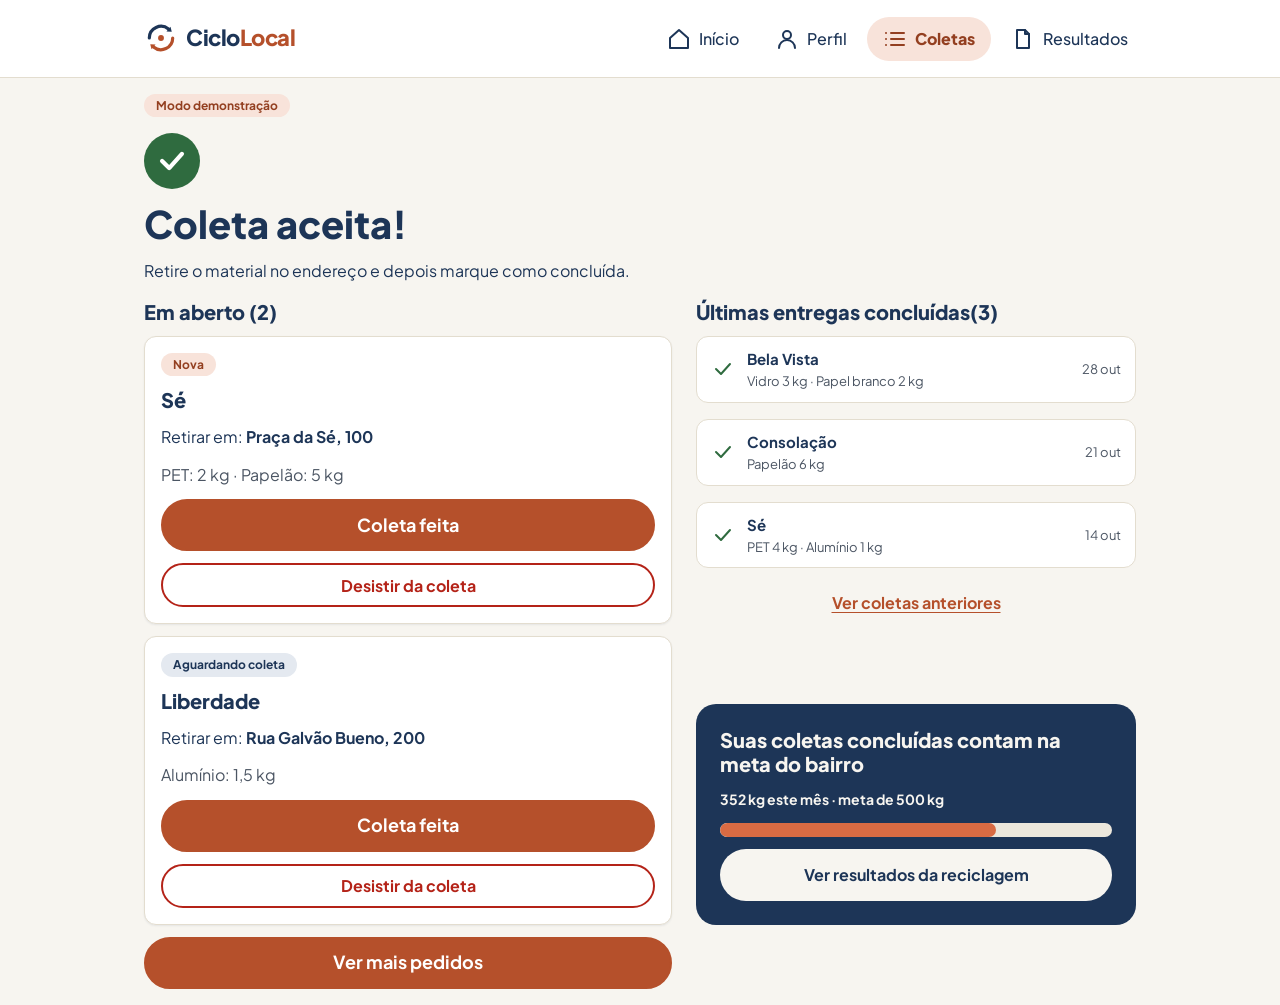
==== confirmacao-coletor.html @ a6d59071 "fix: ajuste de logo e correção de nomes e caminhos dos scripts js" ====
<!DOCTYPE html>
<html lang="pt-BR">
<head>
    <meta charset="UTF-8">
    <meta name="viewport" content="width=device-width, initial-scale=1.0">
    <title>CicloLocal | Coleta Aceita</title>
    <meta name="description" content="Acompanhe suas coletas em aberto e concluídas e confirme o que você recolheu.">
    <meta name="theme-color" content="#F7F5F0">
    <link rel="canonical" href="https://gabeqrz.github.io/ciclo-local/confirmacao-coletor.html">

    <!-- Ícones -->
    <link rel="icon" href="./img/favicon.svg" type="image/svg+xml">
    <link rel="apple-touch-icon" href="./img/apple-touch-icon.png">

    <!-- Prévia social: Open Graph -->
    <meta property="og:type" content="website">
    <meta property="og:locale" content="pt_BR">
    <meta property="og:site_name" content="CicloLocal">
    <meta property="og:title" content="CicloLocal | Coleta Aceita">
    <meta property="og:description" content="Acompanhe suas coletas em aberto e concluídas e confirme o que você recolheu.">
    <meta property="og:image" content="https://gabeqrz.github.io/ciclo-local/img/previa-social-1200x630.png">
    <meta property="og:image:type" content="image/png">
    <meta property="og:image:width" content="1200">
    <meta property="og:image:height" content="630">
    <meta property="og:image:alt" content="CicloLocal: símbolo de duas setas circulares em azul-petróleo e terracota e o lema “A reciclagem começa perto. O impacto transforma tudo.”">
    <meta property="og:url" content="https://gabeqrz.github.io/ciclo-local/confirmacao-coletor.html">

    <!-- Prévia para X (Twitter) -->
    <meta name="twitter:card" content="summary_large_image">
    <meta name="twitter:title" content="CicloLocal | Coleta Aceita">
    <meta name="twitter:description" content="Acompanhe suas coletas em aberto e concluídas e confirme o que você recolheu.">
    <meta name="twitter:image" content="https://gabeqrz.github.io/ciclo-local/img/previa-social-1200x630.png">
    <meta name="twitter:image:alt" content="CicloLocal: símbolo de duas setas circulares em azul-petróleo e terracota e o lema “A reciclagem começa perto. O impacto transforma tudo.”">

    <!-- Fontes: Plus Jakarta Sans (Google Fonts) -->
    <link rel="preconnect" href="https://fonts.googleapis.com">
    <link rel="preconnect" href="https://fonts.gstatic.com" crossorigin>
    <link href="https://fonts.googleapis.com/css2?family=Plus+Jakarta+Sans:wght@400;500;700;800&display=swap" rel="stylesheet">

    <!-- Estilos (a ordem importa: reset, tokens, estilo da página) -->
    <link rel="stylesheet" href="./reset.css">
    <link rel="stylesheet" href="./tokens.css">
    <link rel="stylesheet" href="./print.css" media="print">
    <link rel="stylesheet" href="./style.css">
</head>
<body>
    <a class="pular" href="#conteudo">Pular para o conteúdo</a>
    <header>
        <a class="logo" href="./index.html" aria-label="CicloLocal, página inicial">
        <img src="./img/cicloLocal-simbolo.svg" alt="" width="34" height="34"><span>Ciclo<b>Local</b></span>
        </a>
    </header>
    <nav aria-label="Menu principal">
        <ul>
            <li><a href="./index.html">Início</a></li>
            <li><a href="./selecao-de-perfil.html">Perfil</a></li>
            <li><a href="./perfil-coletor.html" aria-current="true">Coletas</a></li>
            <li><a href="./dashboard.html">Resultados</a></li>
        </ul>
    </nav>
    <main id="conteudo" tabindex="-1">
        <p>Modo demonstração</p>

        <section aria-labelledby="titulo">
            <h1 id="titulo">Coleta aceita!</h1>
            <p>Retire o material no endereço e depois marque como concluída.</p>
        </section>

        <section aria-labelledby="t-aberto">
            <h2 id="t-aberto">Em aberto (<span id="n-abertas">2</span>)</h2>
            <p class="aviso" id="aviso" role="status" tabindex="-1"></p>
            <p id="sem-abertas" hidden>Nenhuma coleta em aberto por enquanto.</p>
            <article>
                <p class="etiqueta">Nova</p>
                <h3>Sé</h3>
                <p>Retirar em: <strong>Praça da Sé, 100</strong></p>
                <ul class="materiais">
                    <li>PET: 2 kg</li>
                    <li>Papelão: 5 kg</li>
                </ul>

                <details>
                    <summary>Coleta feita</summary>
                    <form>
                        <fieldset>
                            <legend>Quanto você recolheu?</legend>
                            <p>Ajuste o peso de cada material se for diferente do combinado.</p>
                        <div>
                            <label for="kg-1-pet">PET</label>
                            <select id="kg-1-pet" name="kg-pet">
                                <option value="0.5">0,5 kg</option>
                                <option value="1">1 kg</option>
                                <option value="1.5">1,5 kg</option>
                                <option value="2" selected>2 kg</option>
                                <option value="2.5">2,5 kg</option>
                                <option value="3">3 kg</option>
                                <option value="3.5">3,5 kg</option>
                                <option value="4">4 kg</option>
                                <option value="4.5">4,5 kg</option>
                                <option value="5">5 kg</option>
                                <option value="6">6 kg</option>
                                <option value="7">7 kg</option>
                                <option value="8">8 kg</option>
                                <option value="9">9 kg</option>
                                <option value="10">10 kg</option>
                            </select>
                        </div>
                        <div>
                            <label for="kg-1-papelao">Papelão</label>
                            <select id="kg-1-papelao" name="kg-papelao">
                                <option value="0.5">0,5 kg</option>
                                <option value="1">1 kg</option>
                                <option value="1.5">1,5 kg</option>
                                <option value="2">2 kg</option>
                                <option value="2.5">2,5 kg</option>
                                <option value="3">3 kg</option>
                                <option value="3.5">3,5 kg</option>
                                <option value="4">4 kg</option>
                                <option value="4.5">4,5 kg</option>
                                <option value="5" selected>5 kg</option>
                                <option value="6">6 kg</option>
                                <option value="7">7 kg</option>
                                <option value="8">8 kg</option>
                                <option value="9">9 kg</option>
                                <option value="10">10 kg</option>
                            </select>
                        </div>
                        </fieldset>
                        <p>Total recolhido: <output>7 kg</output></p>
                        <button type="submit">Marcar como concluída</button>
                        <button type="reset">Cancelar</button>
                    </form>
                </details>
                <button type="button" class="desistir">Desistir da coleta</button>
            </article>
            <article>
                <p class="etiqueta etiqueta-aceita">Aguardando coleta</p>
                <h3>Liberdade</h3>
                <p>Retirar em: <strong>Rua Galvão Bueno, 200</strong></p>
                <ul class="materiais">
                    <li>Alumínio: 1,5 kg</li>
                </ul>

                <details>
                    <summary>Coleta feita</summary>
                    <form>
                        <fieldset>
                            <legend>Quanto você recolheu?</legend>
                            <p>Ajuste o peso de cada material se for diferente do combinado.</p>
                        <div>
                            <label for="kg-2-aluminio">Alumínio</label>
                            <select id="kg-2-aluminio" name="kg-aluminio">
                                <option value="0.5">0,5 kg</option>
                                <option value="1">1 kg</option>
                                <option value="1.5" selected>1,5 kg</option>
                                <option value="2">2 kg</option>
                                <option value="2.5">2,5 kg</option>
                                <option value="3">3 kg</option>
                                <option value="3.5">3,5 kg</option>
                                <option value="4">4 kg</option>
                                <option value="4.5">4,5 kg</option>
                                <option value="5">5 kg</option>
                                <option value="6">6 kg</option>
                                <option value="7">7 kg</option>
                                <option value="8">8 kg</option>
                                <option value="9">9 kg</option>
                                <option value="10">10 kg</option>
                            </select>
                        </div>
                        </fieldset>
                        <p>Total recolhido: <output>1,5 kg</output></p>
                        <button type="submit">Marcar como concluída</button>
                        <button type="reset">Cancelar</button>
                    </form>
                </details>
                <button type="button" class="desistir">Desistir da coleta</button>
            </article>

            <a class="botao botao-sec" href="./perfil-coletor.html">Ver mais pedidos</a>
        </section>
        <section aria-labelledby="t-feitas">
            <h2 id="t-feitas">Últimas entregas concluídas(<span id="n-concluidas">3</span>)</h2>
            <ul>
                <li><strong>Bela Vista</strong> <small>Vidro 3 kg · Papel branco 2 kg</small> <time datetime="2026-10-28">28 out</time></li>
                <li><strong>Consolação</strong> <small>Papelão 6 kg</small> <time datetime="2026-10-21">21 out</time></li>
                <li><strong>Sé</strong> <small>PET 4 kg · Alumínio 1 kg</small> <time datetime="2026-10-14">14 out</time></li>
            </ul>
            <a class="link-centro" href="./historico-coletas.html">Ver coletas anteriores</a>
        </section>

        <section aria-labelledby="t-cta">
            <h2 id="t-cta">Suas coletas concluídas contam na meta do bairro</h2>
            <label for="meta-bairro">352 kg este mês · meta de 500 kg</label>
            <progress id="meta-bairro" value="352" max="500">70%</progress>
            <a href="./dashboard.html">Ver resultados da reciclagem</a>
        </section>
    </main>
    

<dialog id="dialogo-desistir" aria-labelledby="t-desistir">
    <h2 id="t-desistir">Desistir desta coleta?</h2>
    <p>Ela volta para a lista de pedidos esperando você, e outro coletor poderá aceitá-la.</p>
    <button type="button" class="botao-perigo" id="confirma-desistir">Sim, desistir</button>
    <button type="button" id="cancela-desistir">Voltar</button>
</dialog>
<script type="module" src="./js/confirmacao-coletor.js" defer></script>    
</body>
</html>
---- tokens.css ----
/* CicloLocal — Design Tokens v1.0 (Direção 2: Industrial Orgânico)
   Mobile-first. Contrastes calculados pelo WCAG 2.1 (AA = 4,5:1 texto normal). */
:root {
  /* Marca */
  --cl-areia-100: #F7F5F0;
  --cl-areia-200: #ECE7DC;
  --cl-areia-300: #DDD5C4;
  --cl-branco: #FFFFFF;
  --cl-petroleo-900: #1D3557;
  --cl-petroleo-700: #2F4B73;
  --cl-petroleo-100: #E4E9F0;
  --cl-terracota-100: #F8E3DA;
  --cl-terracota-400: #D96B43; /* destaque decorativo / texto grande */
  --cl-terracota-600: #B5502B; /* AÇÃO: botões e links (AA com branco e com areia) */
  --cl-terracota-700: #933F20; /* hover / pressed */
  --cl-cinza-600: #4B5563;

  /* Estados */
  --cl-verde-700: #2F6B3F;
  --cl-ambar-700: #8A5A00;
  --cl-vermelho-700: #B42318;

  /* Semânticos (use estes no código) */
  --cor-fundo: var(--cl-areia-100);
  --cor-superficie: var(--cl-branco);
  --cor-superficie-alt: var(--cl-areia-200);
  --cor-borda: #E3DDCF;
  --cor-texto: var(--cl-petroleo-900);
  --cor-texto-suave: var(--cl-cinza-600);
  --cor-acao: var(--cl-terracota-600);
  --cor-acao-hover: var(--cl-terracota-700);
  --cor-sobre-acao: var(--cl-branco);
  --cor-destaque: var(--cl-terracota-400);
  --cor-foco: var(--cl-petroleo-900);
  --cor-sucesso: var(--cl-verde-700);
  --cor-aviso: var(--cl-ambar-700);
  --cor-erro: var(--cl-vermelho-700);

  /* Tipografia */
  --fonte-base: "Plus Jakarta Sans", system-ui, -apple-system, "Segoe UI", Roboto, sans-serif;
  --fs-xs: 0.75rem;
  --fs-sm: 0.875rem;
  --fs-base: 1rem;
  --fs-lg: 1.125rem;
  --fs-xl: 1.25rem;
  --fs-2xl: 1.5rem;
  --fs-3xl: 1.875rem;
  --fs-4xl: 2.375rem;
  --fs-5xl: 3rem;
  --fw-regular: 400;
  --fw-medium: 500;
  --fw-bold: 700;
  --fw-extrabold: 800;
  --lh-tight: 1.2;
  --lh-base: 1.6;

  /* Espaçamento (escala de 4 px) */
  --esp-1: 0.25rem;
  --esp-2: 0.5rem;
  --esp-3: 0.75rem;
  --esp-4: 1rem;
  --esp-5: 1.5rem;
  --esp-6: 2rem;
  --esp-7: 3rem;
  --esp-8: 4rem;

  /* Forma e profundidade */
  --raio-sm: 8px;
  --raio-md: 12px;
  --raio-lg: 20px;
  --raio-pill: 999px;
  --borda: 1px solid var(--cor-borda);
  --sombra-sm: 0 1px 2px rgba(29, 53, 87, 0.08);
  --sombra-md: 0 6px 18px rgba(29, 53, 87, 0.12);

  /* Interação */
  --alvo-min: 2.75rem; /* 44 px: alvo de toque mínimo */
  --tempo-rapido: 150ms;
  --tempo-base: 250ms;
  --ease: cubic-bezier(0.2, 0, 0, 1);
  /* Breakpoints (mobile-first, use em @media): 480px · 768px · 1024px */
}

@media (prefers-reduced-motion: reduce) {
  :root { --tempo-rapido: 0.01ms; --tempo-base: 0.01ms; }
}
---- print.css ----
/* Relatório em PDF (window.print). Só vale na impressão. */
@page { size: A4; margin: 16mm; }
@media print {
  html body,
  html body:has(> nav[aria-label="Menu principal"]) { background: #fff; padding-bottom: 0; }
  html body > :is(header, main, footer) { max-width: none; padding-inline: 0; }

  /* some na impressão: menu, link de salto, botões, "Voltar" e selo de demonstração */
  nav[aria-label="Menu principal"], .pular, button, main > a:first-child { display: none !important; }

  /* cartões não quebram entre páginas */
  article, main:has(dl) > section, dl > div { break-inside: avoid; border: 1px solid #999; }
  a { color: #000; text-decoration: none; }
}
---- style.css ----
/* CicloLocal — style.css (mobile-first)
   Ordem no <head>: reset.css, tokens.css, style.css. Usa só variáveis do tokens.css. */

/* ===== 1. Complementos do reset =====
   O reset deixa strong, em, small, th, summary e legend sem destaque (font: inherit),
   não cobre campos de formulário e põe line-height: 1 no body. Aqui corrigimos isso. */
*, *::before, *::after { box-sizing: border-box; }
button, input, select, textarea { font: inherit; color: inherit; }
strong, b, th, legend, summary { font-weight: var(--fw-bold); }
em, i { font-style: italic; }
small { font-size: var(--fs-sm); color: var(--cor-texto-suave); }
[hidden] { display: none !important; }   /* o reset força display:block em section, nav, etc. */
img { max-width: 100%; height: auto; }

/* ===== 2. Base ===== */
body {
    background: var(--cor-fundo);
    color: var(--cor-texto);
    font-family: var(--fonte-base);
    font-size: var(--fs-base);
    line-height: var(--lh-base);
}
body:has(> nav[aria-label="Menu principal"]) { padding-bottom: 4.75rem; }  /* espaço do menu fixo */
:focus-visible { outline: 3px solid var(--cor-foco); outline-offset: 2px; }

h1 { font-size: clamp(1.75rem, 7vw, var(--fs-4xl)); font-weight: var(--fw-extrabold); line-height: var(--lh-tight); }
h2, legend { font-size: var(--fs-xl); font-weight: var(--fw-extrabold); line-height: var(--lh-tight); }
h3 { font-size: var(--fs-lg); font-weight: var(--fw-extrabold); line-height: var(--lh-tight); }
a { color: var(--cor-acao); font-weight: var(--fw-bold); text-underline-offset: 0.2em; }
a:hover { color: var(--cor-acao-hover); }



/* Link de salto: escondido até receber foco */
.pular { position: absolute; left: -9999px; top: 0; }
.pular:focus {
    left: var(--esp-3); top: var(--esp-3); z-index: 10000;
    padding: var(--esp-3) var(--esp-4);
    background: var(--cor-superficie); color: var(--cor-texto);
    border: 2px solid var(--cor-foco); border-radius: var(--raio-sm);
}
main:focus { outline: none; }  /* o <main> só recebe foco pelo link de salto */

/* ===== 3. Estrutura ===== */
:root { --largura: 32rem; }
header, main, footer { max-width: var(--largura); margin-inline: auto; padding: var(--esp-4); }
header { padding-top: calc(var(--esp-4) + env(safe-area-inset-top, 0px)); }
header img { display: block; height: 2rem; width: auto; }
main > * + * { margin-top: var(--esp-5); }                                   /* espaço entre blocos */
section > * + *, form > * + *, article > * + *, fieldset > * + *, details > * + * { margin-top: var(--esp-3); }
footer { text-align: center; }
main > a, footer a { display: inline-flex; align-items: center; min-height: var(--alvo-min); }  /* links soltos com alvo de toque de 44 px */

p[data-demo], main > p:first-child, main > a:first-child + p {   /* selo "Modo demonstração" */
    width: fit-content; padding: 2px var(--esp-3);
    background: var(--cl-terracota-100); color: var(--cl-terracota-700);
    font-size: var(--fs-xs); font-weight: var(--fw-bold); border-radius: var(--raio-pill);
}

/* Entrada: logo no topo, conteúdo centralizado na vertical, link no rodapé */
.pagina-entrada { display: flex; flex-direction: column; min-height: 100vh; min-height: 100dvh; }
.pagina-entrada > :is(header, main, footer) { width: 100%; }
.pagina-entrada > main { flex: 1; display: flex; flex-direction: column; justify-content: flex-end; padding-bottom: var(--esp-7); }
.nota { text-align: center; }
.pagina-entrada main > * + * { margin-top: var(--esp-4); }
/* Botão secundário (contorno) e links centralizados */
.botao-sec { background: transparent; border-color: var(--cl-petroleo-900); color: var(--cl-petroleo-900); }
.botao-sec:hover { background: var(--cl-petroleo-100); border-color: var(--cl-petroleo-900); color: var(--cl-petroleo-900); }
.link-centro { display: flex; align-items: center; justify-content: center; min-height: var(--alvo-min); }

/* Desistir da coleta */
.desistir { width: 100%; border-color: var(--cor-erro); color: var(--cor-erro); }
.desistir:hover { background: #FBEAE8; }
.botao-perigo { background: var(--cor-erro); border-color: var(--cor-erro); color: #fff; }
.botao-perigo:hover { background: #8E1B12; border-color: #8E1B12; }

/* Mensagem de confirmação das ações */
.aviso { padding: var(--esp-3) var(--esp-4); background: var(--cl-petroleo-100); border-radius: var(--raio-md); font-weight: var(--fw-bold); }
.aviso:empty { display: none; }

/* Janela de confirmação */
dialog { width: min(90vw, 24rem); padding: var(--esp-5); border: var(--borda); border-radius: var(--raio-lg); background: var(--cor-superficie); color: var(--cor-texto); box-shadow: var(--sombra-md); }
dialog::backdrop { background: rgba(29, 53, 87, 0.45); }
dialog > * + * { margin-top: var(--esp-3); }
dialog button { width: 100%; }

/* ===== 4. Botões e links-botão ===== */
button, .botao, summary {
    display: inline-flex; align-items: center; justify-content: center; gap: var(--esp-2);
    min-height: var(--alvo-min); padding: 0 var(--esp-5);
    border: 2px solid var(--cl-petroleo-900); border-radius: var(--raio-pill);
    background: transparent; color: var(--cl-petroleo-900);
    font-weight: var(--fw-bold); text-decoration: none; text-align: center; cursor: pointer;
    transition: background var(--tempo-rapido) var(--ease);
}
button:hover, summary:hover { background: var(--cl-petroleo-100); }
.botao, button[type="submit"] { width: 100%; min-height: 3.25rem; font-size: var(--fs-lg); background: var(--cor-acao); border-color: var(--cor-acao); color: var(--cor-sobre-acao); }
.botao:hover, button[type="submit"]:hover { background: var(--cor-acao-hover); border-color: var(--cor-acao-hover); color: var(--cor-sobre-acao); }
.botao-gov { gap: 0.3em; min-height: 3.5rem; font-weight: var(--fw-medium); }
.botao-gov strong { font-weight: var(--fw-extrabold); }
button:disabled, select:disabled { opacity: 0.5; cursor: not-allowed; }
summary { width: 100%; list-style: none; }
summary::-webkit-details-marker { display: none; }
#reiniciar, #zerar { border: 0; min-height: var(--alvo-min); padding: 0 var(--esp-3); color: var(--cor-acao); text-decoration: underline; }
main > button { width: 100%; }

/* ===== 5. Escolha de perfil ===== */
.opcao {
    display: block; padding: var(--esp-4);
    background: var(--cor-superficie); border: 2px solid var(--cl-petroleo-900); border-radius: var(--raio-lg);
    color: var(--cor-texto); text-decoration: none;
}
.opcao:hover { background: var(--cl-petroleo-100); color: var(--cor-texto); }
.opcao strong { display: block; font-size: var(--fs-lg); font-weight: var(--fw-extrabold); }
main > ul > li + li { margin-top: var(--esp-3); }
.opcao small { font-size: var(--fs-base); }

/* ===== 6. Formulário do doador ===== */
label { display: block; margin-bottom: var(--esp-1); font-size: var(--fs-sm); font-weight: var(--fw-bold); }
input[type="text"], select {
  width: 100%; min-height: 3.25rem; padding: 0 var(--esp-3);
  background: #fff; color: var(--cl-petroleo-900);
  border: 2px solid var(--cl-petroleo-900); border-radius: var(--raio-sm); font-size: var(--fs-lg);
}
select {
  appearance: none; -webkit-appearance: none;
  padding-right: 2.5rem;
  background: #fff url("data:image/svg+xml,%3Csvg xmlns='http://www.w3.org/2000/svg' viewBox='0 0 24 24' fill='none' stroke='%231D3557' stroke-width='2' stroke-linecap='round' stroke-linejoin='round'%3E%3Cpath d='M6 9l6 6 6-6'/%3E%3C/svg%3E") no-repeat right var(--esp-3) center / 1.25rem;
}
input[type="checkbox"] { width: 1.5rem; height: 1.5rem; accent-color: var(--cor-acao); }
#endereco {   /* resultado do CEP: cartão com o pin à esquerda */
    display: grid; grid-template-columns: auto 1fr; align-items: center; column-gap: var(--esp-3);
    padding: var(--esp-3) var(--esp-4); background: var(--cor-superficie); border: var(--borda); border-radius: var(--raio-md);
}
#endereco:empty { display: none; }
#endereco img { grid-row: span 2; width: 1.5rem; height: 1.5rem; }
#endereco p + p { font-size: var(--fs-sm); color: var(--cor-texto-suave); }
#erro, [data-erro], p[role="alert"] { color: var(--cor-erro); font-weight: var(--fw-bold); }
#erro:empty, [data-erro]:empty { display: none; }
#endereco-manual { padding: var(--esp-3); border: 1px dashed var(--cor-borda); border-radius: var(--raio-md); }
fieldset > legend + * { margin-top: var(--esp-2); }
fieldset ul > li {   /* uma linha por material: caixa, nome e peso */
    display: grid; grid-template-columns: auto 1fr auto; align-items: center; gap: var(--esp-3);
    padding: var(--esp-2) var(--esp-3); background: var(--cor-superficie);
    border: 1px solid var(--cor-borda); border-radius: var(--raio-md);
}
fieldset ul > li + li { margin-top: var(--esp-2); }
fieldset ul > li:has(input:checked) { border: 2px solid var(--cor-acao); }
fieldset li label { margin: 0; font-size: var(--fs-base); cursor: pointer; }
fieldset li label small { display: block; }
fieldset li select { width: 7rem; min-height: var(--alvo-min); font-size: var(--fs-base); }
output { font-weight: var(--fw-extrabold); }
form > div > * + * { margin-top: var(--esp-4); }

/* ===== 7. Cartões (coletas e pedidos) ===== */
article {
    padding: var(--esp-4); background: var(--cor-superficie);
    border: var(--borda); border-radius: var(--raio-md); box-shadow: var(--sombra-sm);
}
article + article { margin-top: var(--esp-3); }
article h3 { font-size: var(--fs-xl); }
article li + li { margin-top: var(--esp-1); }
.etiqueta { width: fit-content; padding: 2px var(--esp-3); background: var(--cl-terracota-100); color: var(--cl-terracota-700); font-size: var(--fs-xs); font-weight: var(--fw-bold); border-radius: var(--raio-pill); }
.etiqueta-aceita { background: var(--cl-petroleo-100); color: var(--cl-petroleo-900); }
article details form > * + * { margin-top: var(--esp-3); }
article details select { margin-bottom: var(--esp-2); }
[role="group"] { display: flex; flex-wrap: wrap; gap: var(--esp-2); }
[role="group"] button { padding: 0 var(--esp-4); }
[role="group"] button[aria-pressed="true"] { background: var(--cl-petroleo-900); color: #fff; }
article details form button { width: 100%; min-height: 3.25rem; font-size: var(--fs-lg); }

/* Cidade + botão "Trocar cidade" na mesma linha */
.cidade { display: flex; flex-wrap: wrap; align-items: center; justify-content: space-between; gap: var(--esp-3); }
.cidade p { font-size: var(--fs-lg); font-weight: var(--fw-bold); }
.botao-cidade { border-color: var(--cor-acao); color: var(--cor-acao); }
.botao-cidade:hover { background: var(--cl-terracota-100); }

/* Materiais numa linha só; quebram sozinhos se faltar espaço */
.materiais { color: var(--cor-texto-suave); }
.materiais li { display: inline; }
.materiais li:not(:last-child)::after { content: " · "; content: " · " / ""; }

.bairros > * + * { margin-top: var(--esp-2); }
.rotulo { font-size: var(--fs-lg); font-weight: var(--fw-bold); }
[role="group"] .chip-mais { border-style: dashed; }
[role="group"] .chip-mais::after { content: "▾"; }
[role="group"] .chip-mais[aria-expanded="true"]::after { content: "▴"; }

.cabeca-cartao { display: flex; align-items: center; justify-content: space-between; gap: var(--esp-3); }
.selecionar { display: flex; align-items: center; gap: var(--esp-2); margin: 0; font-size: var(--fs-base); cursor: pointer; }

/* Barra fixa acima do menu inferior */
.barra-aceite {
  position: fixed; left: 0; right: 0; bottom: calc(3.75rem + env(safe-area-inset-bottom, 0px)); z-index: 4;
  display: flex; align-items: center; justify-content: space-between; gap: var(--esp-4);
  padding: var(--esp-3) max(var(--esp-4), calc((100% - var(--largura)) / 2 + var(--esp-4)));
  background: var(--cor-superficie); border-top: var(--borda); box-shadow: var(--sombra-md);
}
.barra-aceite p { font-weight: var(--fw-bold); }
.barra-aceite .botao { width: auto; flex: none; padding: 0 var(--esp-5); }
body:has(.barra-aceite:not([hidden])) { padding-bottom: 9rem; }

/* ===== 8. Andamento do pedido e chamada para os resultados ===== */
:is(#andamento, ol[aria-label="Andamento do pedido"]) > li + li { margin-top: var(--esp-3); }
:is(#andamento, ol[aria-label="Andamento do pedido"]) li { display: flex; align-items: center; gap: var(--esp-3); color: var(--cor-texto-suave); }
:is(#andamento, ol[aria-label="Andamento do pedido"]) li::before { content: ""; flex: none; width: 1.5rem; height: 1.5rem; border: 2px solid #8A93A0; border-radius: 50%; }
:is(#andamento, ol[aria-label="Andamento do pedido"]) li[aria-current="step"], :is(#andamento, ol[aria-label="Andamento do pedido"]) li.feito { color: var(--cor-texto); font-weight: var(--fw-bold); }
:is(#andamento, ol[aria-label="Andamento do pedido"]) li[aria-current="step"]::before { border-color: var(--cl-petroleo-900); }
:is(#andamento, ol[aria-label="Andamento do pedido"]) li.feito::before {
    background: var(--cor-sucesso) center / 70% no-repeat url("data:image/svg+xml,%3Csvg xmlns='http://www.w3.org/2000/svg' viewBox='0 0 24 24' fill='none' stroke='white' stroke-width='3' stroke-linecap='round' stroke-linejoin='round'%3E%3Cpath d='M5 12l5 5 9-10'/%3E%3C/svg%3E");
    border-color: var(--cor-sucesso);
}
progress { display: block; width: 100%; height: 0.875rem; border: 0; border-radius: var(--raio-pill); overflow: hidden; appearance: none; -webkit-appearance: none; background: var(--cor-superficie-alt); color: var(--cor-acao); }
progress::-webkit-progress-bar { background: var(--cor-superficie-alt); }
progress::-webkit-progress-value { background: var(--cor-acao); border-radius: var(--raio-pill); }
progress::-moz-progress-bar { background: var(--cor-acao); border-radius: var(--raio-pill); }
section[aria-labelledby="t-cta"] { padding: var(--esp-5); background: var(--cl-petroleo-900); color: var(--cor-fundo); border-radius: var(--raio-lg); }
section[aria-labelledby="t-cta"] progress { background: rgba(247, 245, 240, .25); }
section[aria-labelledby="t-cta"] a { display: flex; align-items: center; justify-content: center; min-height: 3.25rem; background: var(--cor-fundo); color: var(--cl-petroleo-900); border-radius: var(--raio-pill); text-decoration: none; }
section[aria-labelledby="t-cta"] progress { color: var(--cor-destaque); }
section[aria-labelledby="t-cta"] progress::-webkit-progress-value { background: var(--cor-destaque); }
section[aria-labelledby="t-cta"] progress::-moz-progress-bar { background: var(--cor-destaque); }

/* ===== 9. Dashboard ===== */
main:has(dl) > section:not([aria-labelledby="t-num"], .filtros) { padding: var(--esp-4); background: var(--cor-superficie); border: var(--borda); border-radius: var(--raio-md); }
.escopo { font-size: var(--fs-sm); color: var(--cor-texto-suave); }
:is(#numeros, dl) { display: grid; grid-template-columns: 1fr 1fr; gap: var(--esp-3); }
:is(#numeros, dl) > div { display: flex; flex-direction: column-reverse; justify-content: center; padding: var(--esp-4); text-align: center; background: var(--cor-superficie); border: var(--borda); border-radius: var(--raio-md); }
:is(#numeros, dl) > div:last-child { grid-column: 1 / -1; }
:is(#numeros, dl) dd { font-size: var(--fs-3xl); font-weight: var(--fw-extrabold); line-height: 1.1; }
:is(#numeros, dl) dt { font-size: var(--fs-sm); color: var(--cor-texto-suave); }
main > p:has(> small) { font-size: var(--fs-sm); }
/* Barras horizontais (materiais e bairros): largura pela variável --pct */
.barras { display: flex; flex-direction: column; gap: var(--esp-3); }
.barras li { display: grid; grid-template-columns: 7rem 1fr 4.125rem; align-items: center; gap: var(--esp-2); font-size: var(--fs-sm); }
.barras li > span:first-child { font-weight: var(--fw-bold); }
.barras b { text-align: right; }
.trilho { height: 0.75rem; border-radius: var(--raio-pill); background: var(--cor-superficie-alt); overflow: hidden; }
.trilho::before { content: ""; display: block; height: 100%; width: var(--pct); background: var(--cl-petroleo-900); }

/* Gráfico de colunas (mês a mês): altura pela variável --pct */
.colunas { display: flex; justify-content: space-between; gap: var(--esp-2); }
.colunas li { flex: 1; display: grid; grid-template-rows: auto 7.5rem auto; justify-items: center; row-gap: var(--esp-1); font-size: var(--fs-xs); }
.colunas b { grid-row: 1; }
.colunas .coluna { grid-row: 2; align-self: end; width: 100%; max-width: 2.5rem; height: var(--pct); background: var(--cor-acao); border-radius: 8px 8px 0 0; }
.colunas .mes { grid-row: 3; }

/* Mantém as barras no PDF (o navegador costuma ocultar fundos na impressão) */
.trilho::before, .coluna { -webkit-print-color-adjust: exact; print-color-adjust: exact; }

/* ===== 10. Menu inferior fixo ===== */
nav[aria-label="Menu principal"] {
    position: fixed; left: 0; right: 0; bottom: 0; z-index: 5;
    background: var(--cor-superficie); border-top: var(--borda); padding-bottom: env(safe-area-inset-bottom, 0px);
}
nav[aria-label="Menu principal"] ul { display: flex; max-width: var(--largura); margin-inline: auto; }
nav[aria-label="Menu principal"] li { flex: 1; }
nav[aria-label="Menu principal"] a {
    display: flex; align-items: center; justify-content: center; min-height: 3.75rem;
    color: var(--cor-texto); font-size: var(--fs-sm); font-weight: var(--fw-medium); text-decoration: none;
}
nav[aria-label="Menu principal"] a:is([aria-current="page"], [aria-current="true"]) { color: var(--cor-acao); font-weight: var(--fw-extrabold); box-shadow: inset 0 3px 0 var(--cor-acao); }

nav[aria-label="Menu principal"] a { flex-direction: column; gap: 2px; }
nav[aria-label="Menu principal"] a::before { content: ""; width: 1.5rem; height: 1.5rem; background: currentColor; -webkit-mask: var(--icone) center / contain no-repeat; mask: var(--icone) center / contain no-repeat; }
nav[aria-label="Menu principal"] a[href$="index.html"] { --icone: url("data:image/svg+xml,%3Csvg xmlns='http://www.w3.org/2000/svg' viewBox='0 0 24 24' fill='none' stroke='black' stroke-width='2' stroke-linecap='round' stroke-linejoin='round'%3E%3Cpath d='M3 11l9-8 9 8v10H3z'/%3E%3C/svg%3E"); }
nav[aria-label="Menu principal"] a[href$="selecao-de-perfil.html"] { --icone: url("data:image/svg+xml,%3Csvg xmlns='http://www.w3.org/2000/svg' viewBox='0 0 24 24' fill='none' stroke='black' stroke-width='2' stroke-linecap='round' stroke-linejoin='round'%3E%3Ccircle cx='12' cy='8' r='4'/%3E%3Cpath d='M4 21a8 8 0 0 1 16 0'/%3E%3C/svg%3E"); }
nav[aria-label="Menu principal"] a[href$="perfil-coletor.html"] { --icone: url("data:image/svg+xml,%3Csvg xmlns='http://www.w3.org/2000/svg' viewBox='0 0 24 24' fill='none' stroke='black' stroke-width='2' stroke-linecap='round' stroke-linejoin='round'%3E%3Cpath d='M8 6h13M8 12h13M8 18h13M3 6h.01M3 12h.01M3 18h.01'/%3E%3C/svg%3E"); }
nav[aria-label="Menu principal"] a[href$="dashboard.html"] { --icone: url("data:image/svg+xml,%3Csvg xmlns='http://www.w3.org/2000/svg' viewBox='0 0 24 24' fill='none' stroke='black' stroke-width='2' stroke-linecap='round' stroke-linejoin='round'%3E%3Cpath d='M14 3H6v18h12V7z'/%3E%3Cpath d='M14 3v4h4'/%3E%3C/svg%3E"); }

/* ===== 11. Ajustes de fidelidade ao mockup (v1.1) ===== */
/* CEP (2/3) e Número (1/3) lado a lado */
section:has(#cep) { display: grid; grid-template-columns: 2fr 1fr; gap: var(--esp-3); }
section:has(#cep) > * { margin-top: 0; }
section:has(#cep) > h1, section:has(#cep) > #endereco, section:has(#cep) > #endereco-manual { grid-column: 1 / -1; }
/* "Total aproximado" com o valor à direita */
p:has(> output) { display: flex; justify-content: space-between; font-size: var(--fs-lg); font-weight: var(--fw-extrabold); }
/* ícone pequeno (pin) alinhado ao texto */
p > img { display: inline-block; width: 1.25rem; height: 1.25rem; vertical-align: -0.25em; margin-right: var(--esp-1); }
/* círculo verde com check no topo das confirmações */
section[aria-labelledby="titulo"]::before {
    content: ""; display: block; width: 3.5rem; height: 3.5rem; margin-bottom: var(--esp-3); border-radius: 50%;
    background: var(--cor-sucesso) center / 60% no-repeat url("data:image/svg+xml,%3Csvg xmlns='http://www.w3.org/2000/svg' viewBox='0 0 24 24' fill='none' stroke='white' stroke-width='3' stroke-linecap='round' stroke-linejoin='round'%3E%3Cpath d='M5 12l5 5 9-10'/%3E%3C/svg%3E");
}
/* "Seu pedido" em cartão */
section[aria-labelledby="t-pedido"] { padding: var(--esp-4); background: var(--cor-superficie); border: var(--borda); border-radius: var(--raio-md); box-shadow: var(--sombra-sm); }
section[aria-labelledby="t-pedido"] ul > li + li { margin-top: var(--esp-1); }
/* "Marcar como concluída": botão cheio nos dois cartões */
article details > summary { min-height: 3.25rem; font-size: var(--fs-lg); background: var(--cor-acao); border-color: var(--cor-acao); color: var(--cor-sobre-acao); }
article details > summary:hover { background: var(--cor-acao-hover); border-color: var(--cor-acao-hover); }

/* Concluídas: check à esquerda, nome e materiais ao centro, data à direita */
section[aria-labelledby="t-feitas"] ul { display: flex; flex-direction: column; gap: var(--esp-4); }
section[aria-labelledby="t-feitas"] li { display: grid; grid-template-columns: auto 1fr auto; grid-template-areas: "icone nome data" "icone materiais data"; align-items: center; column-gap: var(--esp-3); padding: 0.625rem 0.875rem; background: var(--cor-superficie); border: var(--borda); border-radius: var(--raio-md); font-size: 0.9375rem; }
section[aria-labelledby="t-feitas"] li::before { content: ""; grid-area: icone; width: 1.5rem; height: 1.5rem; background: center / contain no-repeat url("data:image/svg+xml,%3Csvg xmlns='http://www.w3.org/2000/svg' viewBox='0 0 24 24' fill='none' stroke='%232F6B3F' stroke-width='2' stroke-linecap='round' stroke-linejoin='round'%3E%3Cpath d='M5 12l5 5 9-10'/%3E%3C/svg%3E"); }
section[aria-labelledby="t-feitas"] li strong { grid-area: nome; }
section[aria-labelledby="t-feitas"] li small { grid-area: materiais; font-size: 0.8125rem; }
section[aria-labelledby="t-feitas"] li time { grid-area: data; font-size: 0.8125rem; color: var(--cor-texto-suave); }

/* ===== 12. Logo com a fonte da marca (use se trocar o <img> do logotipo por símbolo + texto) =====
   <a class="logo" href="./index.html" aria-label="CicloLocal, página inicial">
       <img src="./img/cicloLocal-simbolo.svg" alt="" width="34" height="34"><span>Ciclo<b>Local</b></span></a> */
.logo { display: inline-flex; align-items: center; gap: var(--esp-2); font-size: var(--fs-xl); font-weight: var(--fw-extrabold); letter-spacing: -0.02em; color: var(--cl-petroleo-900); text-decoration: none; }
.logo b { color: var(--cl-terracota-600); font-weight: inherit; }
.logo img { width: 2.125rem; height: 2.125rem; margin: 0; }
.logo { font-size: 1.375rem; min-height: var(--alvo-min); }
.logo:hover { color: var(--cl-petroleo-900); }

/* ===== 13. Telas maiores (mobile-first: abaixo de 48rem nada muda) ===== */
:root { --largura: 32rem; }

@media screen and (min-width: 48rem) {
  :root { --largura: 48rem; }

  /* --- Menu no topo, na mesma linha do logo --- */
  body:has(> nav[aria-label='Menu principal']) {
    display: grid;
    grid-template-columns: minmax(0, 1fr) minmax(0, var(--largura)) minmax(0, 1fr);
    grid-template-rows: auto 1fr;
    min-height: 100vh;
    padding-bottom: 0;
  }
  body:has(> nav[aria-label='Menu principal'])::before { content: ''; grid-column: 1 / -1; grid-row: 1; background: var(--cor-superficie); border-bottom: var(--borda); }
  body:has(> nav[aria-label='Menu principal']) > header { grid-column: 2; grid-row: 1; width: 100%; }
  body:has(> nav[aria-label='Menu principal']) > main { grid-column: 2; grid-row: 2; width: 100%; }
  nav[aria-label='Menu principal'] { position: static; grid-column: 2; grid-row: 1; justify-self: end; align-self: center; margin-right: var(--esp-2); background: transparent; border-top: 0; padding-bottom: 0; }
  nav[aria-label='Menu principal'] ul { max-width: none; margin: 0; gap: var(--esp-1); }
  nav[aria-label='Menu principal'] li { flex: none; }
  nav[aria-label='Menu principal'] a { flex-direction: row; gap: var(--esp-2); min-height: var(--alvo-min); padding: 0 var(--esp-4); border-radius: var(--raio-pill); font-size: var(--fs-base); }
  nav[aria-label='Menu principal'] a:hover { background: var(--cl-petroleo-100); }
  nav[aria-label='Menu principal'] a:is([aria-current='page'], [aria-current='true']) { background: var(--cl-terracota-100); color: var(--cl-terracota-700); box-shadow: none; }

  /* --- Texto com largura de leitura confortável --- */
  main > p { max-width: 65ch; }

  /* --- Entrada: conteúdo centralizado e mais estreito --- */
  .pagina-entrada > main { justify-content: center; max-width: 36rem; padding-bottom: 0; }

  /* --- Escolha de perfil: os dois cartões lado a lado --- */
  main:has(.opcao) { max-width: 48rem; }
  main > ul:has(.opcao) { display: grid; grid-template-columns: 1fr 1fr; gap: var(--esp-4); }
  main > ul:has(.opcao) > li + li { margin-top: 0; }
  .opcao { height: 100%; }

  /* --- Doador: materiais em duas colunas, campos com largura limitada --- */
  fieldset ul { display: grid; grid-template-columns: 1fr 1fr; gap: var(--esp-2) var(--esp-3); }
  fieldset ul > li + li { margin-top: 0; }
  section:has(#cep) { max-width: 40rem; }
  form > div > :is(p, button) { max-width: 28rem; }

  /* --- Coletor: pedidos em grade --- */
  section[aria-labelledby='t-lista'] { display: grid; grid-template-columns: repeat(auto-fill, minmax(18rem, 1fr)); gap: var(--esp-4); align-items: start; }
  section[aria-labelledby='t-lista'] > * { margin-top: 0; }
  section[aria-labelledby='t-lista'] > h2 { grid-column: 1 / -1; }
  .barra-aceite { bottom: 0; }
  body:has(.barra-aceite:not([hidden])) { padding-bottom: 6rem; }

  /* --- Pedido enviado: cartão do pedido e chamada lado a lado --- */
  main:has([aria-labelledby='t-pedido']) { display: grid; grid-template-columns: 1fr 1fr; gap: var(--esp-4) var(--esp-5); }
  main:has([aria-labelledby='t-pedido']) > * { margin-top: 0; grid-column: 1 / -1; }
  main:has([aria-labelledby='t-pedido']) > :is([aria-labelledby='t-pedido'], [aria-labelledby='t-cta']) { grid-column: auto; }

  /* --- Resultados: grade de duas colunas e quatro números por linha --- */
  main:has(dl) { display: grid; grid-template-columns: 1fr 1fr; gap: var(--esp-4) var(--esp-5); }
  main:has(dl) > * { margin-top: 0; grid-column: 1 / -1; }
  main:has(dl) > :is([aria-labelledby='t-mat'], [aria-labelledby='t-mes']) { grid-column: auto; }
  main:has(dl) > button { justify-self: start; width: auto; padding: 0 var(--esp-6); }
  :is(#numeros, dl) { grid-template-columns: repeat(4, 1fr); }
  .colunas li { grid-template-rows: auto 10rem auto; }
}

@media screen and (min-width: 64rem) {
  :root { --largura: 64rem; }

  /* --- Coleta aceita: "Em aberto" à esquerda, "Concluídas" e meta à direita --- */
  main:has([aria-labelledby='t-aberto']) { display: grid; grid-template-columns: 1.2fr 1fr; gap: var(--esp-4) var(--esp-5); align-items: start; }
  main:has([aria-labelledby='t-aberto']) > * { margin-top: 0; grid-column: 1 / -1; }
  main:has([aria-labelledby='t-aberto']) > [aria-labelledby='t-aberto'] { grid-column: 1; grid-row: span 2; }
  main:has([aria-labelledby='t-aberto']) > :is([aria-labelledby='t-feitas'], [aria-labelledby='t-cta']) { grid-column: 2; }

  /* --- Resultados: gráfico mais alto --- */
  .colunas li { grid-template-rows: auto 12rem auto; }
}
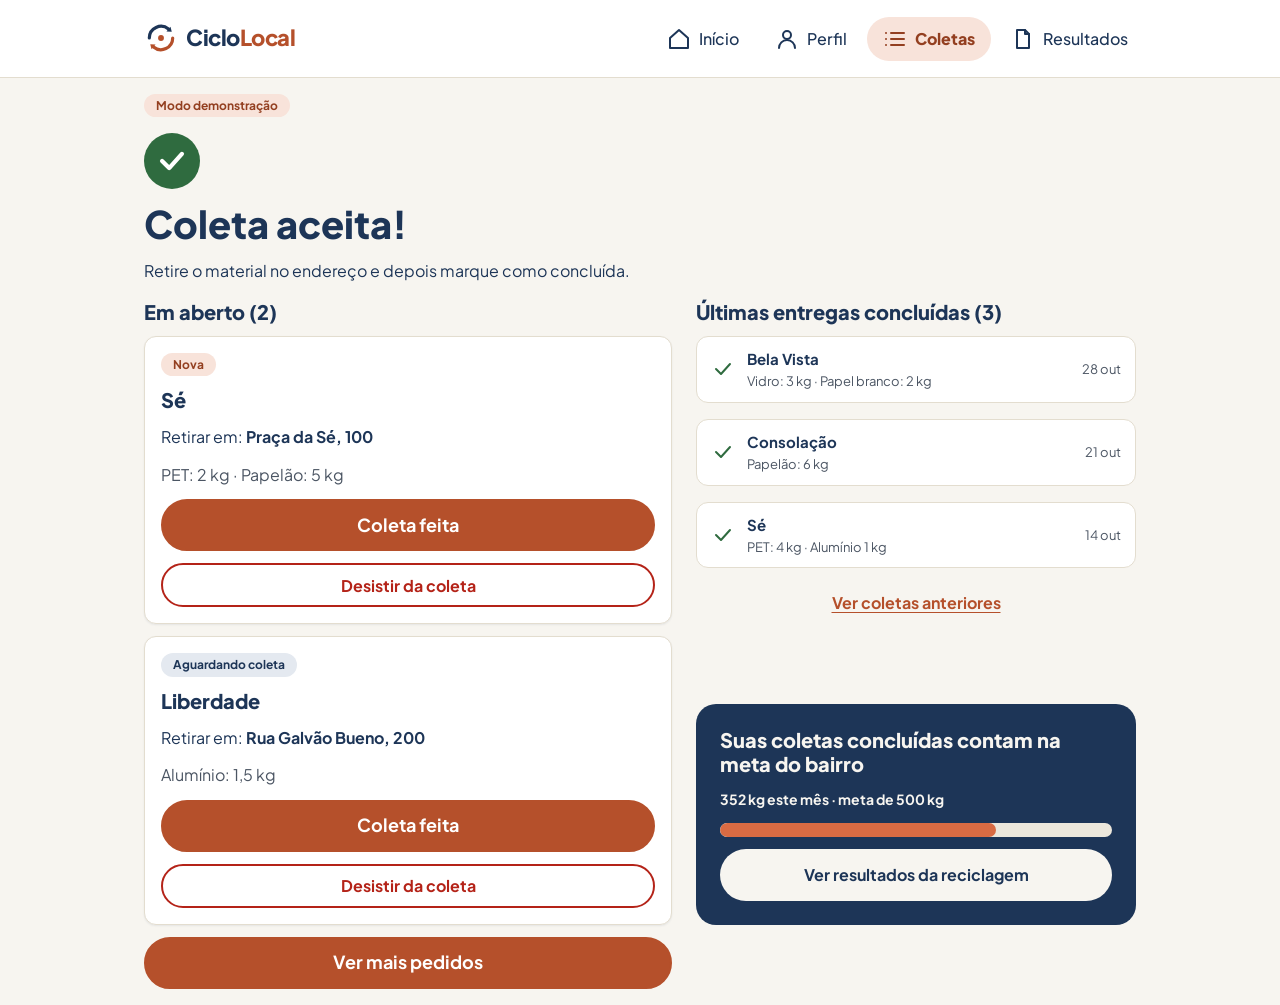
==== commit e9038e6f: "fix: correção de pequenas divergências textuais" ====
--- a/confirmacao-coletor.html
+++ b/confirmacao-coletor.html
@@ -179,11 +179,11 @@
             <a class="botao botao-sec" href="./perfil-coletor.html">Ver mais pedidos</a>
         </section>
         <section aria-labelledby="t-feitas">
-            <h2 id="t-feitas">Últimas entregas concluídas(<span id="n-concluidas">3</span>)</h2>
+            <h2 id="t-feitas">Últimas entregas concluídas (<span id="n-concluidas">3</span>)</h2>
             <ul>
-                <li><strong>Bela Vista</strong> <small>Vidro 3 kg · Papel branco 2 kg</small> <time datetime="2026-10-28">28 out</time></li>
-                <li><strong>Consolação</strong> <small>Papelão 6 kg</small> <time datetime="2026-10-21">21 out</time></li>
-                <li><strong>Sé</strong> <small>PET 4 kg · Alumínio 1 kg</small> <time datetime="2026-10-14">14 out</time></li>
+                <li><strong>Bela Vista</strong> <small>Vidro: 3 kg · Papel branco: 2 kg</small> <time datetime="2026-10-28">28 out</time></li>
+                <li><strong>Consolação</strong> <small>Papelão: 6 kg</small> <time datetime="2026-10-21">21 out</time></li>
+                <li><strong>Sé</strong> <small>PET: 4 kg · Alumínio 1 kg</small> <time datetime="2026-10-14">14 out</time></li>
             </ul>
             <a class="link-centro" href="./historico-coletas.html">Ver coletas anteriores</a>
         </section>
--- a/print.css
+++ b/print.css
@@ -5,7 +5,7 @@
   html body:has(> nav[aria-label="Menu principal"]) { background: #fff; padding-bottom: 0; }
   html body > :is(header, main, footer) { max-width: none; padding-inline: 0; }
 
-  /* some na impressão: menu, link de salto, botões, "Voltar" e selo de demonstração */
+  /* some na impressão: menu, link de salto, botões e "Voltar" */
   nav[aria-label="Menu principal"], .pular, button, main > a:first-child { display: none !important; }
 
   /* cartões não quebram entre páginas */
--- a/style.css
+++ b/style.css
@@ -167,6 +167,7 @@
 [role="group"] { display: flex; flex-wrap: wrap; gap: var(--esp-2); }
 [role="group"] button { padding: 0 var(--esp-4); }
 [role="group"] button[aria-pressed="true"] { background: var(--cl-petroleo-900); color: #fff; }
+[role="group"] button { font-size: var(--fs-lg) }
 article details form button { width: 100%; min-height: 3.25rem; font-size: var(--fs-lg); }
 
 /* Cidade + botão "Trocar cidade" na mesma linha */
@@ -284,7 +285,6 @@
 }
 /* "Seu pedido" em cartão */
 section[aria-labelledby="t-pedido"] { padding: var(--esp-4); background: var(--cor-superficie); border: var(--borda); border-radius: var(--raio-md); box-shadow: var(--sombra-sm); }
-section[aria-labelledby="t-pedido"] ul > li + li { margin-top: var(--esp-1); }
 /* "Marcar como concluída": botão cheio nos dois cartões */
 article details > summary { min-height: 3.25rem; font-size: var(--fs-lg); background: var(--cor-acao); border-color: var(--cor-acao); color: var(--cor-sobre-acao); }
 article details > summary:hover { background: var(--cor-acao-hover); border-color: var(--cor-acao-hover); }
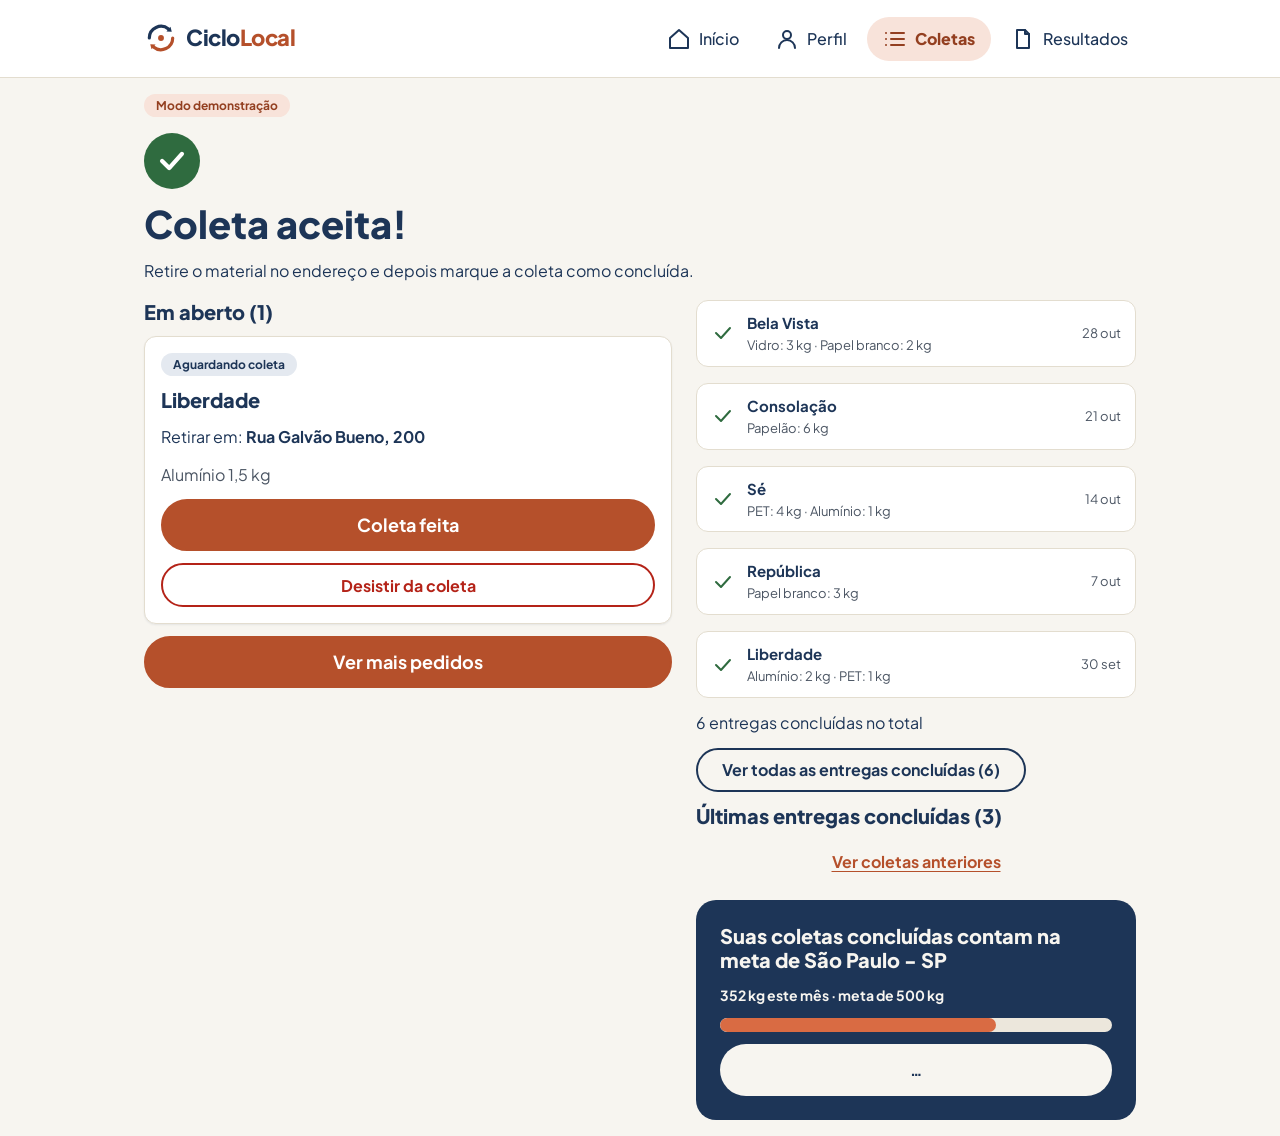
==== commit c01f15a4: "fix: ajustes de detalhes para implementação correta dos arquivos js" ====
--- a/confirmacao-coletor.html
+++ b/confirmacao-coletor.html
@@ -62,137 +62,31 @@
         <p>Modo demonstração</p>
 
         <section aria-labelledby="titulo">
-            <h1 id="titulo">Coleta aceita!</h1>
-            <p>Retire o material no endereço e depois marque como concluída.</p>
+            <h1 id="titulo">…</h1><p id="subtitulo">…</p>
         </section>
 
         <section aria-labelledby="t-aberto">
-            <h2 id="t-aberto">Em aberto (<span id="n-abertas">2</span>)</h2>
+            <h2 id="t-aberto">Em aberto (<span id="n-abertas">0</span>)</h2>
             <p class="aviso" id="aviso" role="status" tabindex="-1"></p>
             <p id="sem-abertas" hidden>Nenhuma coleta em aberto por enquanto.</p>
-            <article>
-                <p class="etiqueta">Nova</p>
-                <h3>Sé</h3>
-                <p>Retirar em: <strong>Praça da Sé, 100</strong></p>
-                <ul class="materiais">
-                    <li>PET: 2 kg</li>
-                    <li>Papelão: 5 kg</li>
-                </ul>
-
-                <details>
-                    <summary>Coleta feita</summary>
-                    <form>
-                        <fieldset>
-                            <legend>Quanto você recolheu?</legend>
-                            <p>Ajuste o peso de cada material se for diferente do combinado.</p>
-                        <div>
-                            <label for="kg-1-pet">PET</label>
-                            <select id="kg-1-pet" name="kg-pet">
-                                <option value="0.5">0,5 kg</option>
-                                <option value="1">1 kg</option>
-                                <option value="1.5">1,5 kg</option>
-                                <option value="2" selected>2 kg</option>
-                                <option value="2.5">2,5 kg</option>
-                                <option value="3">3 kg</option>
-                                <option value="3.5">3,5 kg</option>
-                                <option value="4">4 kg</option>
-                                <option value="4.5">4,5 kg</option>
-                                <option value="5">5 kg</option>
-                                <option value="6">6 kg</option>
-                                <option value="7">7 kg</option>
-                                <option value="8">8 kg</option>
-                                <option value="9">9 kg</option>
-                                <option value="10">10 kg</option>
-                            </select>
-                        </div>
-                        <div>
-                            <label for="kg-1-papelao">Papelão</label>
-                            <select id="kg-1-papelao" name="kg-papelao">
-                                <option value="0.5">0,5 kg</option>
-                                <option value="1">1 kg</option>
-                                <option value="1.5">1,5 kg</option>
-                                <option value="2">2 kg</option>
-                                <option value="2.5">2,5 kg</option>
-                                <option value="3">3 kg</option>
-                                <option value="3.5">3,5 kg</option>
-                                <option value="4">4 kg</option>
-                                <option value="4.5">4,5 kg</option>
-                                <option value="5" selected>5 kg</option>
-                                <option value="6">6 kg</option>
-                                <option value="7">7 kg</option>
-                                <option value="8">8 kg</option>
-                                <option value="9">9 kg</option>
-                                <option value="10">10 kg</option>
-                            </select>
-                        </div>
-                        </fieldset>
-                        <p>Total recolhido: <output>7 kg</output></p>
-                        <button type="submit">Marcar como concluída</button>
-                        <button type="reset">Cancelar</button>
-                    </form>
-                </details>
-                <button type="button" class="desistir">Desistir da coleta</button>
-            </article>
-            <article>
-                <p class="etiqueta etiqueta-aceita">Aguardando coleta</p>
-                <h3>Liberdade</h3>
-                <p>Retirar em: <strong>Rua Galvão Bueno, 200</strong></p>
-                <ul class="materiais">
-                    <li>Alumínio: 1,5 kg</li>
-                </ul>
-
-                <details>
-                    <summary>Coleta feita</summary>
-                    <form>
-                        <fieldset>
-                            <legend>Quanto você recolheu?</legend>
-                            <p>Ajuste o peso de cada material se for diferente do combinado.</p>
-                        <div>
-                            <label for="kg-2-aluminio">Alumínio</label>
-                            <select id="kg-2-aluminio" name="kg-aluminio">
-                                <option value="0.5">0,5 kg</option>
-                                <option value="1">1 kg</option>
-                                <option value="1.5" selected>1,5 kg</option>
-                                <option value="2">2 kg</option>
-                                <option value="2.5">2,5 kg</option>
-                                <option value="3">3 kg</option>
-                                <option value="3.5">3,5 kg</option>
-                                <option value="4">4 kg</option>
-                                <option value="4.5">4,5 kg</option>
-                                <option value="5">5 kg</option>
-                                <option value="6">6 kg</option>
-                                <option value="7">7 kg</option>
-                                <option value="8">8 kg</option>
-                                <option value="9">9 kg</option>
-                                <option value="10">10 kg</option>
-                            </select>
-                        </div>
-                        </fieldset>
-                        <p>Total recolhido: <output>1,5 kg</output></p>
-                        <button type="submit">Marcar como concluída</button>
-                        <button type="reset">Cancelar</button>
-                    </form>
-                </details>
-                <button type="button" class="desistir">Desistir da coleta</button>
-            </article>
+            <div id="lista-abertas"></div>  
 
             <a class="botao botao-sec" href="./perfil-coletor.html">Ver mais pedidos</a>
         </section>
         <section aria-labelledby="t-feitas">
-            <h2 id="t-feitas">Últimas entregas concluídas (<span id="n-concluidas">3</span>)</h2>
-            <ul>
-                <li><strong>Bela Vista</strong> <small>Vidro: 3 kg · Papel branco: 2 kg</small> <time datetime="2026-10-28">28 out</time></li>
-                <li><strong>Consolação</strong> <small>Papelão: 6 kg</small> <time datetime="2026-10-21">21 out</time></li>
-                <li><strong>Sé</strong> <small>PET: 4 kg · Alumínio 1 kg</small> <time datetime="2026-10-14">14 out</time></li>
-            </ul>
+            
+            <ul class="entregas" id="lista-feitas"></ul>
+            <p id="total-concluidas"></p>
+            <button type="button" id="ver-todas" hidden>Ver todas as entregas concluídas</button>
+            <h2 id="t-feitas">Últimas entregas concluídas (3)</h2>
             <a class="link-centro" href="./historico-coletas.html">Ver coletas anteriores</a>
         </section>
 
-        <section aria-labelledby="t-cta">
-            <h2 id="t-cta">Suas coletas concluídas contam na meta do bairro</h2>
-            <label for="meta-bairro">352 kg este mês · meta de 500 kg</label>
-            <progress id="meta-bairro" value="352" max="500">70%</progress>
-            <a href="./dashboard.html">Ver resultados da reciclagem</a>
+        <section id="chamada" aria-labelledby="t-cta">
+            <h2 id="t-cta"></h2>
+            <label id="meta-rotulo" for="meta-bairro"></label>
+            <progress id="meta-bairro" value="0" max="1"></progress>
+            <a href="./dashboard.html">…</a>
         </section>
     </main>
     
@@ -203,6 +97,6 @@
     <button type="button" class="botao-perigo" id="confirma-desistir">Sim, desistir</button>
     <button type="button" id="cancela-desistir">Voltar</button>
 </dialog>
-<script type="module" src="./js/confirmacao-coletor.js" defer></script>    
+<script type="module" src="./js/confirmacao-coletor.js"></script>    
 </body>
 </html>
--- a/style.css
+++ b/style.css
@@ -186,9 +186,6 @@
 [role="group"] .chip-mais { border-style: dashed; }
 [role="group"] .chip-mais::after { content: "▾"; }
 [role="group"] .chip-mais[aria-expanded="true"]::after { content: "▴"; }
-
-.cabeca-cartao { display: flex; align-items: center; justify-content: space-between; gap: var(--esp-3); }
-.selecionar { display: flex; align-items: center; gap: var(--esp-2); margin: 0; font-size: var(--fs-base); cursor: pointer; }
 
 /* Barra fixa acima do menu inferior */
 .barra-aceite {
@@ -235,6 +232,8 @@
 .barras { display: flex; flex-direction: column; gap: var(--esp-3); }
 .barras li { display: grid; grid-template-columns: 7rem 1fr 4.125rem; align-items: center; gap: var(--esp-2); font-size: var(--fs-sm); }
 .barras li > span:first-child { font-weight: var(--fw-bold); }
+.barras li.destaque > span:first-child { color: var(--cl-terracota-700); }
+.barras li.destaque .trilho::before { background: var(--cl-terracota-700); }
 .barras b { text-align: right; }
 .trilho { height: 0.75rem; border-radius: var(--raio-pill); background: var(--cor-superficie-alt); overflow: hidden; }
 .trilho::before { content: ""; display: block; height: 100%; width: var(--pct); background: var(--cl-petroleo-900); }
@@ -349,11 +348,8 @@
   form > div > :is(p, button) { max-width: 28rem; }
 
   /* --- Coletor: pedidos em grade --- */
-  section[aria-labelledby='t-lista'] { display: grid; grid-template-columns: repeat(auto-fill, minmax(18rem, 1fr)); gap: var(--esp-4); align-items: start; }
-  section[aria-labelledby='t-lista'] > * { margin-top: 0; }
-  section[aria-labelledby='t-lista'] > h2 { grid-column: 1 / -1; }
-  .barra-aceite { bottom: 0; }
-  body:has(.barra-aceite:not([hidden])) { padding-bottom: 6rem; }
+ #lista-pedidos { display: grid; grid-template-columns: repeat(auto-fill, minmax(18rem, 1fr)); gap: var(--esp-4); align-items: start; }
+ #lista-pedidos > article { margin-top: 0; }
 
   /* --- Pedido enviado: cartão do pedido e chamada lado a lado --- */
   main:has([aria-labelledby='t-pedido']) { display: grid; grid-template-columns: 1fr 1fr; gap: var(--esp-4) var(--esp-5); }
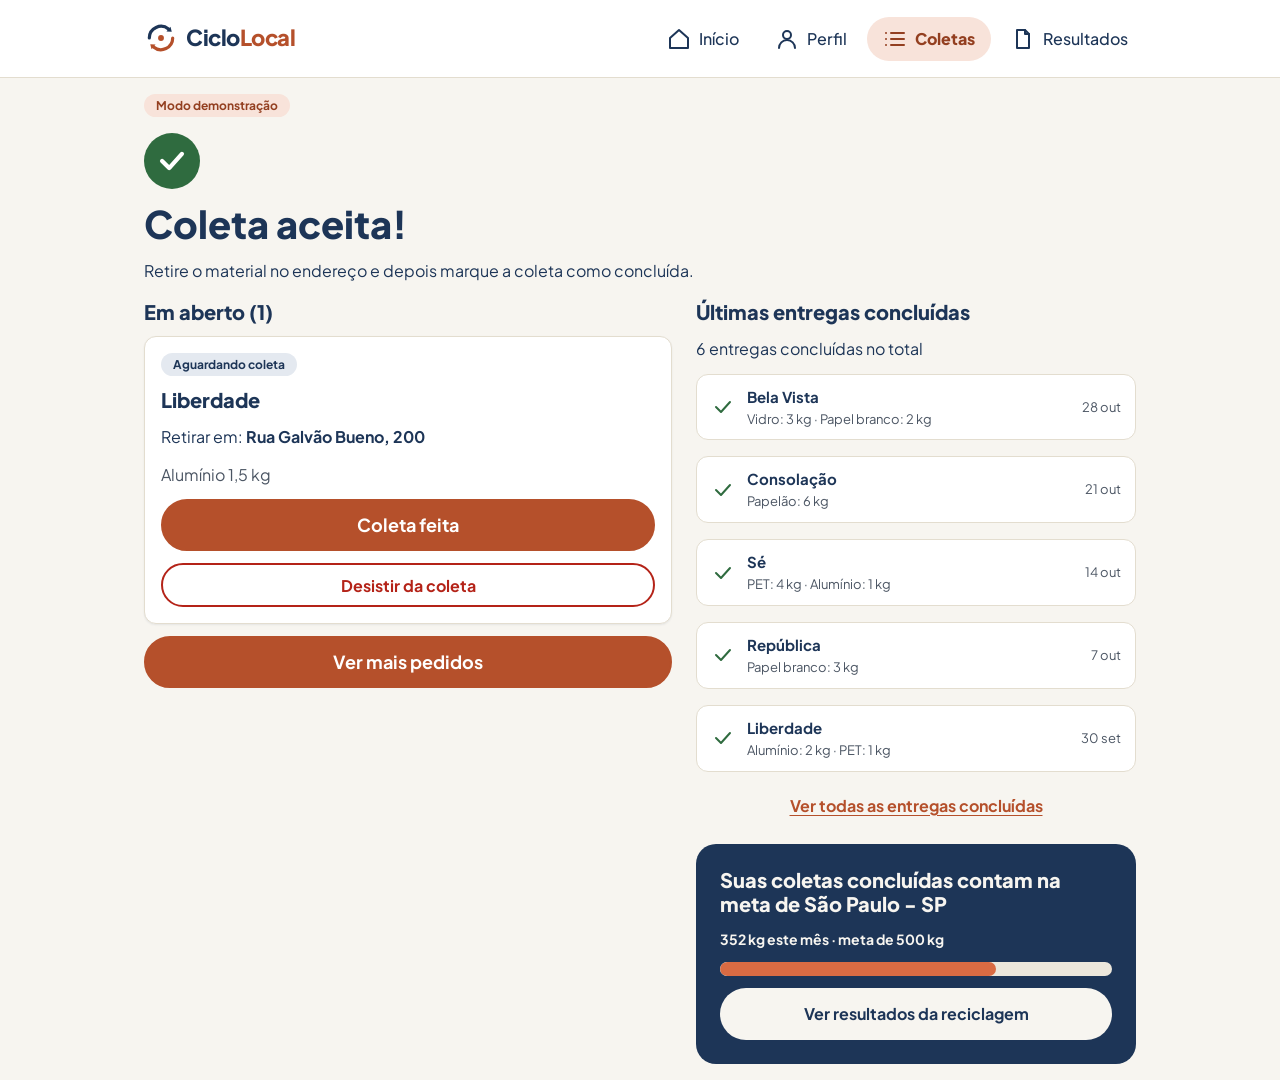
==== commit a396ea8b: "fix: ajustes de quebra de código pós ultima atualização" ====
--- a/confirmacao-coletor.html
+++ b/confirmacao-coletor.html
@@ -1,5 +1,6 @@
 <!DOCTYPE html>
 <html lang="pt-BR">
+
 <head>
     <meta charset="UTF-8">
     <meta name="viewport" content="width=device-width, initial-scale=1.0">
@@ -17,25 +18,30 @@
     <meta property="og:locale" content="pt_BR">
     <meta property="og:site_name" content="CicloLocal">
     <meta property="og:title" content="CicloLocal | Coleta Aceita">
-    <meta property="og:description" content="Acompanhe suas coletas em aberto e concluídas e confirme o que você recolheu.">
+    <meta property="og:description"
+        content="Acompanhe suas coletas em aberto e concluídas e confirme o que você recolheu.">
     <meta property="og:image" content="https://gabeqrz.github.io/ciclo-local/img/previa-social-1200x630.png">
     <meta property="og:image:type" content="image/png">
     <meta property="og:image:width" content="1200">
     <meta property="og:image:height" content="630">
-    <meta property="og:image:alt" content="CicloLocal: símbolo de duas setas circulares em azul-petróleo e terracota e o lema “A reciclagem começa perto. O impacto transforma tudo.”">
+    <meta property="og:image:alt"
+        content="CicloLocal: símbolo de duas setas circulares em azul-petróleo e terracota e o lema “A reciclagem começa perto. O impacto transforma tudo.”">
     <meta property="og:url" content="https://gabeqrz.github.io/ciclo-local/confirmacao-coletor.html">
 
     <!-- Prévia para X (Twitter) -->
     <meta name="twitter:card" content="summary_large_image">
     <meta name="twitter:title" content="CicloLocal | Coleta Aceita">
-    <meta name="twitter:description" content="Acompanhe suas coletas em aberto e concluídas e confirme o que você recolheu.">
+    <meta name="twitter:description"
+        content="Acompanhe suas coletas em aberto e concluídas e confirme o que você recolheu.">
     <meta name="twitter:image" content="https://gabeqrz.github.io/ciclo-local/img/previa-social-1200x630.png">
-    <meta name="twitter:image:alt" content="CicloLocal: símbolo de duas setas circulares em azul-petróleo e terracota e o lema “A reciclagem começa perto. O impacto transforma tudo.”">
+    <meta name="twitter:image:alt"
+        content="CicloLocal: símbolo de duas setas circulares em azul-petróleo e terracota e o lema “A reciclagem começa perto. O impacto transforma tudo.”">
 
     <!-- Fontes: Plus Jakarta Sans (Google Fonts) -->
     <link rel="preconnect" href="https://fonts.googleapis.com">
     <link rel="preconnect" href="https://fonts.gstatic.com" crossorigin>
-    <link href="https://fonts.googleapis.com/css2?family=Plus+Jakarta+Sans:wght@400;500;700;800&display=swap" rel="stylesheet">
+    <link href="https://fonts.googleapis.com/css2?family=Plus+Jakarta+Sans:wght@400;500;700;800&display=swap"
+        rel="stylesheet">
 
     <!-- Estilos (a ordem importa: reset, tokens, estilo da página) -->
     <link rel="stylesheet" href="./reset.css">
@@ -43,11 +49,12 @@
     <link rel="stylesheet" href="./print.css" media="print">
     <link rel="stylesheet" href="./style.css">
 </head>
+
 <body>
     <a class="pular" href="#conteudo">Pular para o conteúdo</a>
     <header>
         <a class="logo" href="./index.html" aria-label="CicloLocal, página inicial">
-        <img src="./img/cicloLocal-simbolo.svg" alt="" width="34" height="34"><span>Ciclo<b>Local</b></span>
+            <img src="./img/cicloLocal-simbolo.svg" alt="" width="34" height="34"><span>Ciclo<b>Local</b></span>
         </a>
     </header>
     <nav aria-label="Menu principal">
@@ -62,41 +69,42 @@
         <p>Modo demonstração</p>
 
         <section aria-labelledby="titulo">
-            <h1 id="titulo">…</h1><p id="subtitulo">…</p>
+            <h1 id="titulo">…</h1>
+            <p id="subtitulo">…</p>
         </section>
 
         <section aria-labelledby="t-aberto">
             <h2 id="t-aberto">Em aberto (<span id="n-abertas">0</span>)</h2>
             <p class="aviso" id="aviso" role="status" tabindex="-1"></p>
             <p id="sem-abertas" hidden>Nenhuma coleta em aberto por enquanto.</p>
-            <div id="lista-abertas"></div>  
+            <div class="lista" id="lista-abertas"></div>
 
             <a class="botao botao-sec" href="./perfil-coletor.html">Ver mais pedidos</a>
         </section>
         <section aria-labelledby="t-feitas">
-            
-            <ul class="entregas" id="lista-feitas"></ul>
+            <h2 id="t-feitas">Últimas entregas concluídas</h2>
             <p id="total-concluidas"></p>
-            <button type="button" id="ver-todas" hidden>Ver todas as entregas concluídas</button>
-            <h2 id="t-feitas">Últimas entregas concluídas (3)</h2>
-            <a class="link-centro" href="./historico-coletas.html">Ver coletas anteriores</a>
+            <ul id="lista-feitas"></ul>
+            <a class="link-centro" href="./historico-coletas.html">Ver todas as entregas concluídas</a>
         </section>
 
         <section id="chamada" aria-labelledby="t-cta">
             <h2 id="t-cta"></h2>
             <label id="meta-rotulo" for="meta-bairro"></label>
             <progress id="meta-bairro" value="0" max="1"></progress>
-            <a href="./dashboard.html">…</a>
+            <a href="./dashboard.html">Ver resultados da reciclagem</a>
         </section>
     </main>
-    
 
-<dialog id="dialogo-desistir" aria-labelledby="t-desistir">
-    <h2 id="t-desistir">Desistir desta coleta?</h2>
-    <p>Ela volta para a lista de pedidos esperando você, e outro coletor poderá aceitá-la.</p>
-    <button type="button" class="botao-perigo" id="confirma-desistir">Sim, desistir</button>
-    <button type="button" id="cancela-desistir">Voltar</button>
-</dialog>
-<script type="module" src="./js/confirmacao-coletor.js"></script>    
+
+    <dialog id="dialogo-desistir" aria-labelledby="t-desistir">
+        <h2 id="t-desistir">Desistir desta coleta?</h2>
+        <p>Ela volta para a lista de pedidos esperando você, e outro coletor poderá aceitá-la.</p>
+        <button type="button" class="botao-perigo" id="confirma-desistir">Sim, desistir</button>
+        <button type="button" id="cancela-desistir">Voltar</button>
+    </dialog>
+    <script type="module" src="./js/confirmacao-coletor.js"></script>
+    <script type="module" src="./js/app.js"></script>
 </body>
-</html>
+
+</html>
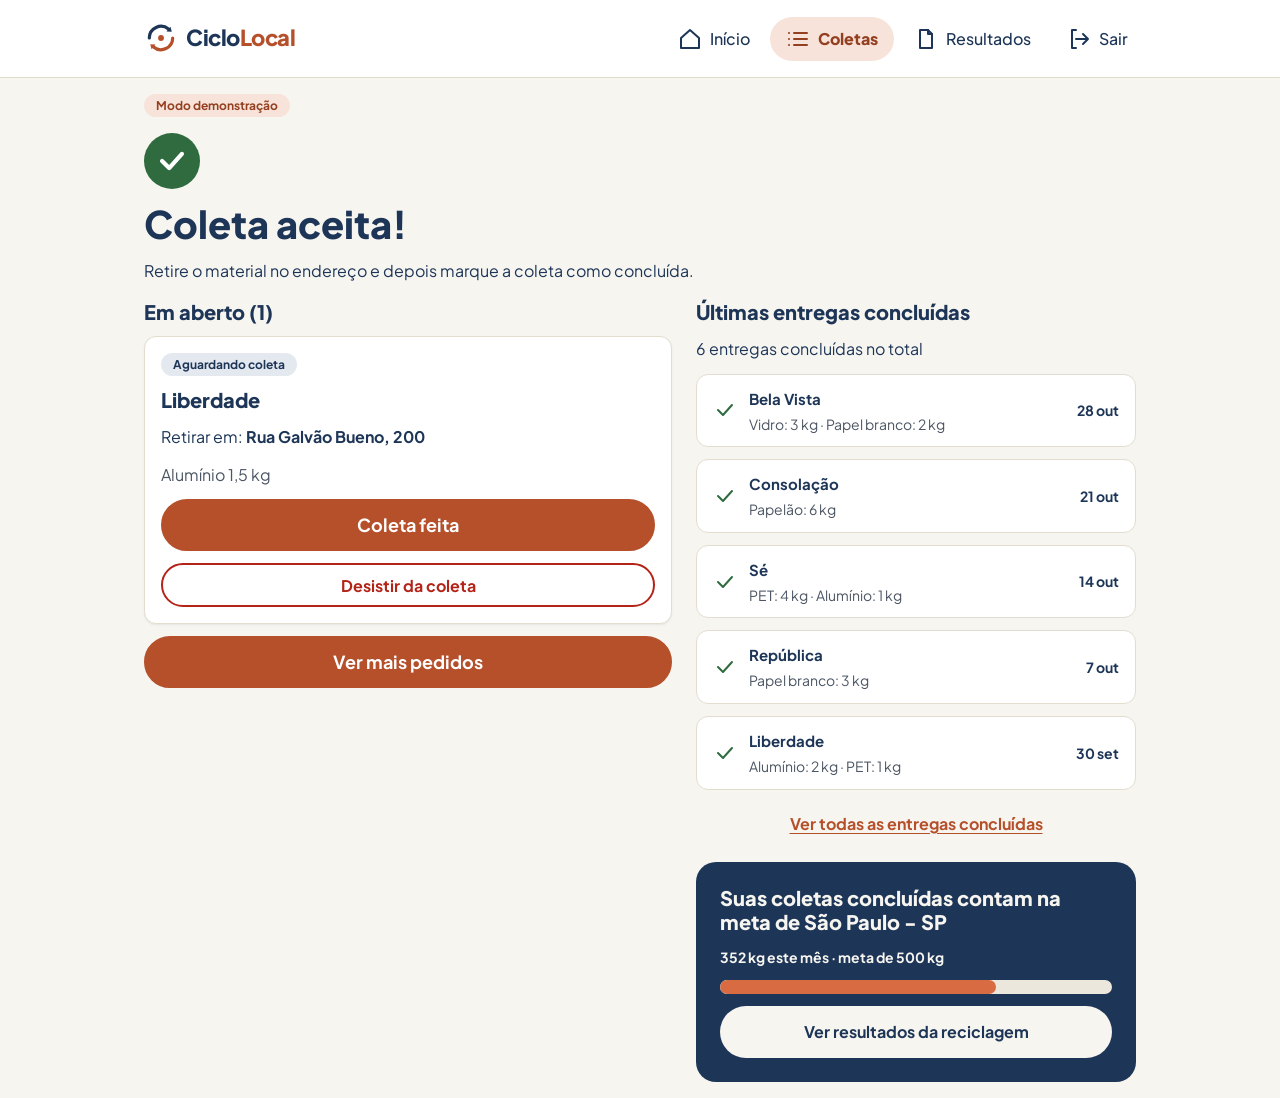
==== commit 15a21e9c: "feat: fluxo de autenticação, adaptação de menu coletas aos dois perfis, acompanhamento do pedido pel" ====
--- a/confirmacao-coletor.html
+++ b/confirmacao-coletor.html
@@ -48,6 +48,7 @@
     <link rel="stylesheet" href="./tokens.css">
     <link rel="stylesheet" href="./print.css" media="print">
     <link rel="stylesheet" href="./style.css">
+    <link rel="manifest" href="./manifest.webmanifest">
 </head>
 
 <body>
@@ -59,10 +60,10 @@
     </header>
     <nav aria-label="Menu principal">
         <ul>
-            <li><a href="./index.html">Início</a></li>
-            <li><a href="./selecao-de-perfil.html">Perfil</a></li>
-            <li><a href="./perfil-coletor.html" aria-current="true">Coletas</a></li>
+            <li><a href="./selecao-de-perfil.html">Início</a></li>
+            <li><a href="./perfil-coletor.html">Coletas</a></li>
             <li><a href="./dashboard.html">Resultados</a></li>
+            <li><a href="./index.html" data-sair>Sair</a></li>
         </ul>
     </nav>
     <main id="conteudo" tabindex="-1">
--- a/tokens.css
+++ b/tokens.css
@@ -10,9 +10,12 @@
   --cl-petroleo-700: #2F4B73;
   --cl-petroleo-100: #E4E9F0;
   --cl-terracota-100: #F8E3DA;
-  --cl-terracota-400: #D96B43; /* destaque decorativo / texto grande */
-  --cl-terracota-600: #B5502B; /* AÇÃO: botões e links (AA com branco e com areia) */
-  --cl-terracota-700: #933F20; /* hover / pressed */
+  --cl-terracota-400: #D96B43;
+  /* destaque decorativo / texto grande */
+  --cl-terracota-600: #B5502B;
+  /* AÇÃO: botões e links (AA com branco e com areia) */
+  --cl-terracota-700: #933F20;
+  /* hover / pressed */
   --cl-cinza-600: #4B5563;
 
   /* Estados */
@@ -35,6 +38,11 @@
   --cor-sucesso: var(--cl-verde-700);
   --cor-aviso: var(--cl-ambar-700);
   --cor-erro: var(--cl-vermelho-700);
+
+  /* Estado "coleta aceita" (distinto do terracota de ação) */
+  --cor-estado-fundo: #D96B433B;  /* terracota-400 a ~23%: ≈ #F6DDD4 sobre o branco do card */
+  --cor-estado-borda: var(--cl-terracota-700);
+  --cor-estado-texto: var(--cl-terracota-700); /* ≈ 4,8:1 sobre o fundo acima */
 
   /* Tipografia */
   --fonte-base: "Plus Jakarta Sans", system-ui, -apple-system, "Segoe UI", Roboto, sans-serif;
@@ -63,6 +71,7 @@
   --esp-6: 2rem;
   --esp-7: 3rem;
   --esp-8: 4rem;
+  --esp-9: 5rem;
 
   /* Forma e profundidade */
   --raio-sm: 8px;
@@ -72,9 +81,11 @@
   --borda: 1px solid var(--cor-borda);
   --sombra-sm: 0 1px 2px rgba(29, 53, 87, 0.08);
   --sombra-md: 0 6px 18px rgba(29, 53, 87, 0.12);
+  --sombra-topo: 0 -6px 18px rgba(29, 53, 87, 0.12); /* sombra-md espelhada, para barras coladas no rodapé */
 
   /* Interação */
-  --alvo-min: 2.75rem; /* 44 px: alvo de toque mínimo */
+  --alvo-min: 2.75rem;
+  /* 44 px: alvo de toque mínimo */
   --tempo-rapido: 150ms;
   --tempo-base: 250ms;
   --ease: cubic-bezier(0.2, 0, 0, 1);
@@ -82,5 +93,8 @@
 }
 
 @media (prefers-reduced-motion: reduce) {
-  :root { --tempo-rapido: 0.01ms; --tempo-base: 0.01ms; }
-}
+  :root {
+    --tempo-rapido: 0.01ms;
+    --tempo-base: 0.01ms;
+  }
+}
--- a/print.css
+++ b/print.css
@@ -1,14 +1,92 @@
 /* Relatório em PDF (window.print). Só vale na impressão. */
-@page { size: A4; margin: 16mm; }
+@page {
+  size: A4;
+  margin: 16mm;
+}
+
 @media print {
+
   html body,
-  html body:has(> nav[aria-label="Menu principal"]) { background: #fff; padding-bottom: 0; }
-  html body > :is(header, main, footer) { max-width: none; padding-inline: 0; }
+  html body:has(> nav[aria-label="Menu principal"]) {
+    background: #fff;
+    padding-bottom: 0;
+  }
+
+  html body> :is(header, main, footer) {
+    max-width: none;
+    padding-inline: 0;
+  }
 
   /* some na impressão: menu, link de salto, botões e "Voltar" */
-  nav[aria-label="Menu principal"], .pular, button, main > a:first-child { display: none !important; }
+  nav[aria-label="Menu principal"],
+  .pular,
+  button,
+  main>a:first-child {
+    display: none !important;
+  }
 
-  /* cartões não quebram entre páginas */
-  article, main:has(dl) > section, dl > div { break-inside: avoid; border: 1px solid #999; }
-  a { color: #000; text-decoration: none; }
+  a {
+    color: #000;
+    text-decoration: none;
+  }
+
+  /* ---- Acabamento do relatório (revisão de UX, 19/11/2026) ----
+     Este arquivo carrega ANTES do style.css, então os ajustes abaixo usam
+     seletores mais específicos e !important para valer sobre as regras de tela. */
+
+  /* "Modo demonstração" sai do topo; o aviso de dados de exemplo continua na nota do rodapé */
+  html body main> p:first-child {
+    display: none !important;
+  }
+
+  /* logotipo maior e centralizado */
+  html body> header {
+    display: flex;
+    justify-content: center;
+    margin-bottom: 8mm;
+  }
+
+  html body> header .logo {
+    font-size: 1.75rem;
+  }
+
+  html body> header .logo img {
+    width: 56px;
+    height: 56px;
+  }
+
+  /* resultados centralizados */
+  html body main :is(h1, h2),
+  html body main #meta-texto {
+    text-align: center;
+  }
+
+  html body main progress {
+    display: block;
+    margin-inline: auto;
+  }
+
+  /* sem moldura nas seções; só os cartões de números mantêm uma borda leve */
+  html body main> section {
+    border: 0 !important;
+    box-shadow: none !important;
+    background: transparent !important;
+    break-inside: avoid;
+  }
+
+  html body main dl> div {
+    border: 1px solid #ccc !important;
+    border-radius: 8px;
+    box-shadow: none !important;
+    break-inside: avoid;
+  }
+
+  html body article {
+    break-inside: avoid;
+  }
+
+  /* os botões de bairro somem na impressão, então o rótulo "Bairro" ficaria solto */
+  html body main .filtros .rotulo {
+    display: none;
+  }
 }
--- a/style.css
+++ b/style.css
@@ -4,312 +4,1265 @@
 /* ===== 1. Complementos do reset =====
    O reset deixa strong, em, small, th, summary e legend sem destaque (font: inherit),
    não cobre campos de formulário e põe line-height: 1 no body. Aqui corrigimos isso. */
-*, *::before, *::after { box-sizing: border-box; }
-button, input, select, textarea { font: inherit; color: inherit; }
-strong, b, th, legend, summary { font-weight: var(--fw-bold); }
-em, i { font-style: italic; }
-small { font-size: var(--fs-sm); color: var(--cor-texto-suave); }
-[hidden] { display: none !important; }   /* o reset força display:block em section, nav, etc. */
-img { max-width: 100%; height: auto; }
+*,
+*::before,
+*::after {
+  box-sizing: border-box;
+}
+
+button,
+input,
+select,
+textarea {
+  font: inherit;
+  color: inherit;
+}
+
+strong,
+b,
+th,
+legend,
+summary {
+  font-weight: var(--fw-bold);
+}
+
+em,
+i {
+  font-style: italic;
+}
+
+small {
+  font-size: var(--fs-sm);
+  color: var(--cor-texto-suave);
+}
+
+[hidden] {
+  display: none !important;
+}
+
+/* o reset força display:block em section, nav, etc. */
+img {
+  max-width: 100%;
+  height: auto;
+}
 
 /* ===== 2. Base ===== */
 body {
-    background: var(--cor-fundo);
-    color: var(--cor-texto);
-    font-family: var(--fonte-base);
-    font-size: var(--fs-base);
-    line-height: var(--lh-base);
-}
-body:has(> nav[aria-label="Menu principal"]) { padding-bottom: 4.75rem; }  /* espaço do menu fixo */
-:focus-visible { outline: 3px solid var(--cor-foco); outline-offset: 2px; }
-
-h1 { font-size: clamp(1.75rem, 7vw, var(--fs-4xl)); font-weight: var(--fw-extrabold); line-height: var(--lh-tight); }
-h2, legend { font-size: var(--fs-xl); font-weight: var(--fw-extrabold); line-height: var(--lh-tight); }
-h3 { font-size: var(--fs-lg); font-weight: var(--fw-extrabold); line-height: var(--lh-tight); }
-a { color: var(--cor-acao); font-weight: var(--fw-bold); text-underline-offset: 0.2em; }
-a:hover { color: var(--cor-acao-hover); }
+  background: var(--cor-fundo);
+  color: var(--cor-texto);
+  font-family: var(--fonte-base);
+  font-size: var(--fs-base);
+  line-height: var(--lh-base);
+}
+
+body:has(> nav[aria-label="Menu principal"]) {
+  padding-bottom: 4.75rem;
+}
+
+/* espaço do menu fixo */
+:focus-visible {
+  outline: 3px solid var(--cor-foco);
+  outline-offset: 2px;
+}
+
+h1 {
+  font-size: clamp(1.75rem, 7vw, var(--fs-4xl));
+  font-weight: var(--fw-extrabold);
+  line-height: var(--lh-tight);
+}
+
+h2,
+legend {
+  font-size: var(--fs-xl);
+  font-weight: var(--fw-extrabold);
+  line-height: var(--lh-tight);
+}
+
+h3 {
+  font-size: var(--fs-lg);
+  font-weight: var(--fw-extrabold);
+  line-height: var(--lh-tight);
+}
+
+a {
+  color: var(--cor-acao);
+  font-weight: var(--fw-bold);
+  text-underline-offset: 0.2em;
+}
+
+a:hover {
+  color: var(--cor-acao-hover);
+}
 
 
 
 /* Link de salto: escondido até receber foco */
-.pular { position: absolute; left: -9999px; top: 0; }
+.pular {
+  position: absolute;
+  left: -9999px;
+  top: 0;
+}
+
 .pular:focus {
-    left: var(--esp-3); top: var(--esp-3); z-index: 10000;
-    padding: var(--esp-3) var(--esp-4);
-    background: var(--cor-superficie); color: var(--cor-texto);
-    border: 2px solid var(--cor-foco); border-radius: var(--raio-sm);
-}
-main:focus { outline: none; }  /* o <main> só recebe foco pelo link de salto */
+  left: var(--esp-3);
+  top: var(--esp-3);
+  z-index: 10000;
+  padding: var(--esp-3) var(--esp-4);
+  background: var(--cor-superficie);
+  color: var(--cor-texto);
+  border: 2px solid var(--cor-foco);
+  border-radius: var(--raio-sm);
+}
+
+main:focus {
+  outline: none;
+}
+
+/* o <main> só recebe foco pelo link de salto */
 
 /* ===== 3. Estrutura ===== */
-:root { --largura: 32rem; }
-header, main, footer { max-width: var(--largura); margin-inline: auto; padding: var(--esp-4); }
-header { padding-top: calc(var(--esp-4) + env(safe-area-inset-top, 0px)); }
-header img { display: block; height: 2rem; width: auto; }
-main > * + * { margin-top: var(--esp-5); }                                   /* espaço entre blocos */
-section > * + *, form > * + *, article > * + *, fieldset > * + *, details > * + * { margin-top: var(--esp-3); }
-footer { text-align: center; }
-main > a, footer a { display: inline-flex; align-items: center; min-height: var(--alvo-min); }  /* links soltos com alvo de toque de 44 px */
-
-p[data-demo], main > p:first-child, main > a:first-child + p {   /* selo "Modo demonstração" */
-    width: fit-content; padding: 2px var(--esp-3);
-    background: var(--cl-terracota-100); color: var(--cl-terracota-700);
-    font-size: var(--fs-xs); font-weight: var(--fw-bold); border-radius: var(--raio-pill);
+:root {
+  --largura: 32rem;
+}
+
+header,
+main,
+footer {
+  max-width: var(--largura);
+  margin-inline: auto;
+  padding: var(--esp-4);
+}
+
+header {
+  padding-top: calc(var(--esp-4) + env(safe-area-inset-top, 0px));
+}
+
+header img {
+  display: block;
+  height: 2rem;
+  width: auto;
+}
+
+main>*+* {
+  margin-top: var(--esp-5);
+}
+
+/* espaço entre blocos */
+section>*+*,
+form>*+*,
+article>*+*,
+fieldset>*+*,
+details>*+* {
+  margin-top: var(--esp-3);
+}
+
+footer {
+  text-align: center;
+}
+
+main>a,
+footer a {
+  display: inline-flex;
+  align-items: center;
+  min-height: var(--alvo-min);
+}
+
+/* links soltos com alvo de toque de 44 px */
+
+p[data-demo],
+main>p:first-child,
+main>a:first-child+p {
+  /* selo "Modo demonstração" */
+  width: fit-content;
+  padding: 2px var(--esp-3);
+  background: var(--cl-terracota-100);
+  color: var(--cl-terracota-700);
+  font-size: var(--fs-xs);
+  font-weight: var(--fw-bold);
+  border-radius: var(--raio-pill);
+  align-self: start;
 }
 
 /* Entrada: logo no topo, conteúdo centralizado na vertical, link no rodapé */
-.pagina-entrada { display: flex; flex-direction: column; min-height: 100vh; min-height: 100dvh; }
-.pagina-entrada > :is(header, main, footer) { width: 100%; }
-.pagina-entrada > main { flex: 1; display: flex; flex-direction: column; justify-content: flex-end; padding-bottom: var(--esp-7); }
-.nota { text-align: center; }
-.pagina-entrada main > * + * { margin-top: var(--esp-4); }
+.pagina-entrada {
+  display: flex;
+  flex-direction: column;
+  min-height: 100vh;
+  min-height: 100dvh;
+}
+
+.pagina-entrada> :is(header, main, footer) {
+  width: 100%;
+}
+
+.pagina-entrada>main {
+  flex: 1;
+  display: flex;
+  flex-direction: column;
+  justify-content: flex-end;
+  padding-bottom: var(--esp-7);
+}
+
+.nota {
+  text-align: center;
+}
+
+.pagina-entrada main>*+* {
+  margin-top: var(--esp-4);
+}
+
 /* Botão secundário (contorno) e links centralizados */
-.botao-sec { background: transparent; border-color: var(--cl-petroleo-900); color: var(--cl-petroleo-900); }
-.botao-sec:hover { background: var(--cl-petroleo-100); border-color: var(--cl-petroleo-900); color: var(--cl-petroleo-900); }
-.link-centro { display: flex; align-items: center; justify-content: center; min-height: var(--alvo-min); }
+.botao-sec {
+  background: transparent;
+  border-color: var(--cl-petroleo-900);
+  color: var(--cl-petroleo-900);
+}
+
+.botao-sec:hover {
+  background: var(--cl-petroleo-100);
+  border-color: var(--cl-petroleo-900);
+  color: var(--cl-petroleo-900);
+}
+
+#botao-instalar {
+  display: flex;
+  width: fit-content;          /* não ocupa a largura toda como o gov.br */
+  margin-top: var(--esp-8);
+  margin-inline: auto;         /* centralizado */
+  min-height: var(--alvo-min);
+  font-size: var(--fs-base);
+  font-weight: var(--fw-medium);
+  background: transparent;
+  border-color: var(--cl-petroleo-900);
+  color: var(--cl-petroleo-900);
+}
+
+#botao-instalar:hover {
+  background: var(--cl-petroleo-100);
+  border-color: var(--cl-petroleo-900);
+  color: var(--cl-petroleo-900);
+}
+
+.link-centro {
+  display: flex;
+  align-items: center;
+  justify-content: center;
+  min-height: var(--alvo-min);
+}
 
 /* Desistir da coleta */
-.desistir { width: 100%; border-color: var(--cor-erro); color: var(--cor-erro); }
-.desistir:hover { background: #FBEAE8; }
-.botao-perigo { background: var(--cor-erro); border-color: var(--cor-erro); color: #fff; }
-.botao-perigo:hover { background: #8E1B12; border-color: #8E1B12; }
+.desistir {
+  width: 100%;
+  border-color: var(--cor-erro);
+  color: var(--cor-erro);
+}
+
+.desistir:hover {
+  background: #FBEAE8;
+}
+
+.botao-perigo {
+  background: var(--cor-erro);
+  border-color: var(--cor-erro);
+  color: #fff;
+}
+
+.botao-perigo:hover {
+  background: #8E1B12;
+  border-color: #8E1B12;
+}
 
 /* Mensagem de confirmação das ações */
-.aviso { padding: var(--esp-3) var(--esp-4); background: var(--cl-petroleo-100); border-radius: var(--raio-md); font-weight: var(--fw-bold); }
-.aviso:empty { display: none; }
+.aviso {
+  padding: var(--esp-3) var(--esp-4);
+  background: var(--cl-petroleo-100);
+  border-radius: var(--raio-md);
+  font-weight: var(--fw-bold);
+}
+
+.aviso:empty {
+  display: none;
+}
 
 /* Janela de confirmação */
-dialog { width: min(90vw, 24rem); padding: var(--esp-5); border: var(--borda); border-radius: var(--raio-lg); background: var(--cor-superficie); color: var(--cor-texto); box-shadow: var(--sombra-md); }
-dialog::backdrop { background: rgba(29, 53, 87, 0.45); }
-dialog > * + * { margin-top: var(--esp-3); }
-dialog button { width: 100%; }
+dialog {
+  width: min(90vw, 24rem);
+  padding: var(--esp-5);
+  border: var(--borda);
+  border-radius: var(--raio-lg);
+  background: var(--cor-superficie);
+  color: var(--cor-texto);
+  box-shadow: var(--sombra-md);
+}
+
+dialog::backdrop {
+  background: rgba(29, 53, 87, 0.45);
+}
+
+dialog>*+* {
+  margin-top: var(--esp-3);
+}
+
+dialog button {
+  width: 100%;
+}
 
 /* ===== 4. Botões e links-botão ===== */
-button, .botao, summary {
-    display: inline-flex; align-items: center; justify-content: center; gap: var(--esp-2);
-    min-height: var(--alvo-min); padding: 0 var(--esp-5);
-    border: 2px solid var(--cl-petroleo-900); border-radius: var(--raio-pill);
-    background: transparent; color: var(--cl-petroleo-900);
-    font-weight: var(--fw-bold); text-decoration: none; text-align: center; cursor: pointer;
-    transition: background var(--tempo-rapido) var(--ease);
-}
-button:hover, summary:hover { background: var(--cl-petroleo-100); }
-.botao, button[type="submit"] { width: 100%; min-height: 3.25rem; font-size: var(--fs-lg); background: var(--cor-acao); border-color: var(--cor-acao); color: var(--cor-sobre-acao); }
-.botao:hover, button[type="submit"]:hover { background: var(--cor-acao-hover); border-color: var(--cor-acao-hover); color: var(--cor-sobre-acao); }
-.botao-gov { gap: 0.3em; min-height: 3.5rem; font-weight: var(--fw-medium); }
-.botao-gov strong { font-weight: var(--fw-extrabold); }
-button:disabled, select:disabled { opacity: 0.5; cursor: not-allowed; }
-summary { width: 100%; list-style: none; }
-summary::-webkit-details-marker { display: none; }
-#reiniciar, #zerar { border: 0; min-height: var(--alvo-min); padding: 0 var(--esp-3); color: var(--cor-acao); text-decoration: underline; }
-main > button { width: 100%; }
+button,
+.botao,
+summary {
+  display: inline-flex;
+  align-items: center;
+  justify-content: center;
+  gap: var(--esp-2);
+  min-height: var(--alvo-min);
+  padding: 0 var(--esp-5);
+  border: 2px solid var(--cl-petroleo-900);
+  border-radius: var(--raio-pill);
+  background: transparent;
+  color: var(--cl-petroleo-900);
+  font-weight: var(--fw-bold);
+  text-decoration: none;
+  text-align: center;
+  cursor: pointer;
+  transition: background var(--tempo-rapido) var(--ease);
+}
+
+button:hover,
+summary:hover {
+  background: var(--cl-petroleo-100);
+}
+
+.botao,
+button[type="submit"] {
+  width: 100%;
+  min-height: 3.25rem;
+  font-size: var(--fs-lg);
+  background: var(--cor-acao);
+  border-color: var(--cor-acao);
+  color: var(--cor-sobre-acao);
+}
+
+.botao:hover,
+button[type="submit"]:hover {
+  background: var(--cor-acao-hover);
+  border-color: var(--cor-acao-hover);
+  color: var(--cor-sobre-acao);
+}
+
+.botao-gov {
+  gap: 0.3em;
+  min-height: 3.5rem;
+  font-weight: var(--fw-medium);
+}
+
+.botao-gov strong {
+  font-weight: var(--fw-extrabold);
+}
+
+button:disabled,
+select:disabled {
+  opacity: 0.5;
+  cursor: not-allowed;
+}
+
+summary {
+  width: 100%;
+  list-style: none;
+}
+
+summary::-webkit-details-marker {
+  display: none;
+}
+
+#reiniciar,
+#zerar {
+  border: 0;
+  min-height: var(--alvo-min);
+  padding: 0 var(--esp-3);
+  color: var(--cor-acao);
+  text-decoration: underline;
+}
+
+main>button {
+  width: 100%;
+}
 
 /* ===== 5. Escolha de perfil ===== */
 .opcao {
-    display: block; padding: var(--esp-4);
-    background: var(--cor-superficie); border: 2px solid var(--cl-petroleo-900); border-radius: var(--raio-lg);
-    color: var(--cor-texto); text-decoration: none;
-}
-.opcao:hover { background: var(--cl-petroleo-100); color: var(--cor-texto); }
-.opcao strong { display: block; font-size: var(--fs-lg); font-weight: var(--fw-extrabold); }
-main > ul > li + li { margin-top: var(--esp-3); }
-.opcao small { font-size: var(--fs-base); }
+  display: block;
+  padding: var(--esp-4);
+  background: var(--cor-superficie);
+  border: 2px solid var(--cl-petroleo-900);
+  border-radius: var(--raio-lg);
+  color: var(--cor-texto);
+  text-decoration: none;
+}
+
+.opcao:hover {
+  background: var(--cl-petroleo-100);
+  color: var(--cor-texto);
+}
+
+.opcao strong {
+  display: block;
+  font-size: var(--fs-lg);
+  font-weight: var(--fw-extrabold);
+}
+
+main>ul>li+li {
+  margin-top: var(--esp-3);
+}
+
+.opcao small {
+  font-size: var(--fs-base);
+}
 
 /* ===== 6. Formulário do doador ===== */
-label { display: block; margin-bottom: var(--esp-1); font-size: var(--fs-sm); font-weight: var(--fw-bold); }
-input[type="text"], select {
-  width: 100%; min-height: 3.25rem; padding: 0 var(--esp-3);
-  background: #fff; color: var(--cl-petroleo-900);
-  border: 2px solid var(--cl-petroleo-900); border-radius: var(--raio-sm); font-size: var(--fs-lg);
-}
+label {
+  display: block;
+  margin-bottom: var(--esp-1);
+  font-size: var(--fs-sm);
+  font-weight: var(--fw-bold);
+}
+
+input[type="text"],
 select {
-  appearance: none; -webkit-appearance: none;
+  width: 100%;
+  min-height: 3.25rem;
+  padding: 0 var(--esp-3);
+  background: #fff;
+  color: var(--cl-petroleo-900);
+  border: 2px solid var(--cl-petroleo-900);
+  border-radius: var(--raio-sm);
+  font-size: var(--fs-lg);
+}
+
+select {
+  appearance: none;
+  -webkit-appearance: none;
   padding-right: 2.5rem;
   background: #fff url("data:image/svg+xml,%3Csvg xmlns='http://www.w3.org/2000/svg' viewBox='0 0 24 24' fill='none' stroke='%231D3557' stroke-width='2' stroke-linecap='round' stroke-linejoin='round'%3E%3Cpath d='M6 9l6 6 6-6'/%3E%3C/svg%3E") no-repeat right var(--esp-3) center / 1.25rem;
 }
-input[type="checkbox"] { width: 1.5rem; height: 1.5rem; accent-color: var(--cor-acao); }
-#endereco {   /* resultado do CEP: cartão com o pin à esquerda */
-    display: grid; grid-template-columns: auto 1fr; align-items: center; column-gap: var(--esp-3);
-    padding: var(--esp-3) var(--esp-4); background: var(--cor-superficie); border: var(--borda); border-radius: var(--raio-md);
-}
-#endereco:empty { display: none; }
-#endereco img { grid-row: span 2; width: 1.5rem; height: 1.5rem; }
-#endereco p + p { font-size: var(--fs-sm); color: var(--cor-texto-suave); }
-#erro, [data-erro], p[role="alert"] { color: var(--cor-erro); font-weight: var(--fw-bold); }
-#erro:empty, [data-erro]:empty { display: none; }
-#endereco-manual { padding: var(--esp-3); border: 1px dashed var(--cor-borda); border-radius: var(--raio-md); }
-fieldset > legend + * { margin-top: var(--esp-2); }
-fieldset ul > li {   /* uma linha por material: caixa, nome e peso */
-    display: grid; grid-template-columns: auto 1fr auto; align-items: center; gap: var(--esp-3);
-    padding: var(--esp-2) var(--esp-3); background: var(--cor-superficie);
-    border: 1px solid var(--cor-borda); border-radius: var(--raio-md);
-}
-fieldset ul > li + li { margin-top: var(--esp-2); }
-fieldset ul > li:has(input:checked) { border: 2px solid var(--cor-acao); }
-fieldset li label { margin: 0; font-size: var(--fs-base); cursor: pointer; }
-fieldset li label small { display: block; }
-fieldset li select { width: 7rem; min-height: var(--alvo-min); font-size: var(--fs-base); }
-output { font-weight: var(--fw-extrabold); }
-form > div > * + * { margin-top: var(--esp-4); }
+
+input[type="checkbox"] {
+  width: 1.5rem;
+  height: 1.5rem;
+  accent-color: var(--cor-acao);
+}
+
+#endereco {
+  /* resultado do CEP: cartão com o pin à esquerda */
+  display: grid;
+  grid-template-columns: auto 1fr;
+  align-items: center;
+  column-gap: var(--esp-3);
+  padding: var(--esp-3) var(--esp-4);
+  background: var(--cor-superficie);
+  border: var(--borda);
+  border-radius: var(--raio-md);
+}
+
+#endereco:empty {
+  display: none;
+}
+
+#endereco img {
+  grid-row: span 2;
+  width: 1.5rem;
+  height: 1.5rem;
+}
+
+#endereco p+p {
+  font-size: var(--fs-sm);
+  color: var(--cor-texto-suave);
+}
+
+#erro,
+[data-erro],
+p[role="alert"] {
+  color: var(--cor-erro);
+  font-weight: var(--fw-bold);
+}
+
+#erro:empty,
+[data-erro]:empty {
+  display: none;
+}
+
+#endereco-manual {
+  padding: var(--esp-3);
+  border: 1px dashed var(--cor-borda);
+  border-radius: var(--raio-md);
+}
+
+fieldset>legend+* {
+  margin-top: var(--esp-2);
+}
+
+fieldset ul>li {
+  /* uma linha por material: caixa, nome e peso */
+  display: grid;
+  grid-template-columns: auto 1fr auto;
+  align-items: center;
+  gap: var(--esp-3);
+  padding: var(--esp-2) var(--esp-3);
+  background: var(--cor-superficie);
+  border: 1px solid var(--cor-borda);
+  border-radius: var(--raio-md);
+}
+
+fieldset ul>li+li {
+  margin-top: var(--esp-2);
+}
+
+fieldset ul>li:has(input:checked) {
+  border: 2px solid var(--cor-acao);
+}
+
+fieldset li label {
+  margin: 0;
+  font-size: var(--fs-base);
+  cursor: pointer;
+}
+
+fieldset li label small {
+  display: block;
+}
+
+fieldset li select {
+  width: 7rem;
+  min-height: var(--alvo-min);
+  font-size: var(--fs-base);
+}
+
+output {
+  font-weight: var(--fw-extrabold);
+}
+
+form>div>*+* {
+  margin-top: var(--esp-4);
+}
 
 /* ===== 7. Cartões (coletas e pedidos) ===== */
 article {
-    padding: var(--esp-4); background: var(--cor-superficie);
-    border: var(--borda); border-radius: var(--raio-md); box-shadow: var(--sombra-sm);
-}
-article + article { margin-top: var(--esp-3); }
-article h3 { font-size: var(--fs-xl); }
-article li + li { margin-top: var(--esp-1); }
-.etiqueta { width: fit-content; padding: 2px var(--esp-3); background: var(--cl-terracota-100); color: var(--cl-terracota-700); font-size: var(--fs-xs); font-weight: var(--fw-bold); border-radius: var(--raio-pill); }
-.etiqueta-aceita { background: var(--cl-petroleo-100); color: var(--cl-petroleo-900); }
-article details form > * + * { margin-top: var(--esp-3); }
-article details select { margin-bottom: var(--esp-2); }
-[role="group"] { display: flex; flex-wrap: wrap; gap: var(--esp-2); }
-[role="group"] button { padding: 0 var(--esp-4); }
-[role="group"] button[aria-pressed="true"] { background: var(--cl-petroleo-900); color: #fff; }
-[role="group"] button { font-size: var(--fs-lg) }
-article details form button { width: 100%; min-height: 3.25rem; font-size: var(--fs-lg); }
+  padding: var(--esp-4);
+  background: var(--cor-superficie);
+  border: var(--borda);
+  border-radius: var(--raio-md);
+  box-shadow: var(--sombra-sm);
+}
+
+article+article {
+  margin-top: var(--esp-3);
+}
+
+article h3 {
+  font-size: var(--fs-xl);
+}
+
+article li+li {
+  margin-top: var(--esp-1);
+}
+
+.etiqueta {
+  width: fit-content;
+  padding: 2px var(--esp-3);
+  background: var(--cl-terracota-100);
+  color: var(--cl-terracota-700);
+  font-size: var(--fs-xs);
+  font-weight: var(--fw-bold);
+  border-radius: var(--raio-pill);
+}
+
+.etiqueta-aceita {
+  background: var(--cl-petroleo-100);
+  color: var(--cl-petroleo-900);
+}
+
+article details form>*+* {
+  margin-top: var(--esp-3);
+}
+
+article details select {
+  margin-bottom: var(--esp-2);
+}
+
+[role="group"] {
+  display: flex;
+  flex-wrap: wrap;
+  gap: var(--esp-2);
+}
+
+[role="group"] button {
+  padding: 0 var(--esp-4);
+}
+
+[role="group"] button[aria-pressed="true"] {
+  background: var(--cl-petroleo-900);
+  color: #fff;
+}
+
+[role="group"] button {
+  font-size: var(--fs-lg)
+}
+
+article details form button {
+  width: 100%;
+  min-height: 3.25rem;
+  font-size: var(--fs-lg);
+}
 
 /* Cidade + botão "Trocar cidade" na mesma linha */
-.cidade { display: flex; flex-wrap: wrap; align-items: center; justify-content: space-between; gap: var(--esp-3); }
-.cidade p { font-size: var(--fs-lg); font-weight: var(--fw-bold); }
-.botao-cidade { border-color: var(--cor-acao); color: var(--cor-acao); }
-.botao-cidade:hover { background: var(--cl-terracota-100); }
+.cidade {
+  display: flex;
+  flex-wrap: wrap;
+  align-items: center;
+  justify-content: space-between;
+  gap: var(--esp-3);
+}
+
+.cidade p {
+  font-size: var(--fs-lg);
+  font-weight: var(--fw-bold);
+}
+
+.botao-cidade {
+  border-color: var(--cor-acao);
+  color: var(--cor-acao);
+}
+
+.botao-cidade:hover {
+  background: var(--cl-terracota-100);
+}
 
 /* Materiais numa linha só; quebram sozinhos se faltar espaço */
-.materiais { color: var(--cor-texto-suave); }
-.materiais li { display: inline; }
-.materiais li:not(:last-child)::after { content: " · "; content: " · " / ""; }
-
-.bairros > * + * { margin-top: var(--esp-2); }
-.rotulo { font-size: var(--fs-lg); font-weight: var(--fw-bold); }
-[role="group"] .chip-mais { border-style: dashed; }
-[role="group"] .chip-mais::after { content: "▾"; }
-[role="group"] .chip-mais[aria-expanded="true"]::after { content: "▴"; }
+.materiais {
+  color: var(--cor-texto-suave);
+}
+
+.materiais li {
+  display: inline;
+}
+
+.materiais li:not(:last-child)::after {
+  content: " · ";
+  content: " · " / "";
+}
+
+article>.botao {
+  margin-top: var(--esp-5);
+}
+
+.bairros>*+* {
+  margin-top: var(--esp-2);
+}
+
+.rotulo {
+  font-size: var(--fs-lg);
+  font-weight: var(--fw-bold);
+}
+
+[role="group"] .chip-mais {
+  border-style: dashed;
+}
+
+[role="group"] .chip-mais::after {
+  content: "▾";
+}
+
+[role="group"] .chip-mais[aria-expanded="true"]::after {
+  content: "▴";
+}
+
+#link-historico {
+  width: 100%;
+  justify-content: center;
+}
+
+body:has(.barra-aceite:not([hidden])) #link-historico {
+  display: none;
+}
 
 /* Barra fixa acima do menu inferior */
 .barra-aceite {
-  position: fixed; left: 0; right: 0; bottom: calc(3.75rem + env(safe-area-inset-bottom, 0px)); z-index: 4;
-  display: flex; align-items: center; justify-content: space-between; gap: var(--esp-4);
+  position: fixed;
+  left: 0;
+  right: 0;
+  bottom: calc(3.75rem + env(safe-area-inset-bottom, 0px));
+  z-index: 4;
+  display: flex;
+  align-items: center;
+  justify-content: space-between;
+  gap: var(--esp-4);
   padding: var(--esp-3) max(var(--esp-4), calc((100% - var(--largura)) / 2 + var(--esp-4)));
-  background: var(--cor-superficie); border-top: var(--borda); box-shadow: var(--sombra-md);
-}
-.barra-aceite p { font-weight: var(--fw-bold); }
-.barra-aceite .botao { width: auto; flex: none; padding: 0 var(--esp-5); }
-body:has(.barra-aceite:not([hidden])) { padding-bottom: 9rem; }
+  background: var(--cor-superficie);
+  border-top: var(--borda);
+  box-shadow: var(--sombra-md);
+}
+
+.barra-aceite p {
+  font-weight: var(--fw-bold);
+}
+
+.barra-aceite .botao {
+  width: auto;
+  flex: none;
+  padding: 0 var(--esp-5);
+}
+
+body:has(.barra-aceite:not([hidden])) {
+  padding-bottom: 9rem;
+}
 
 /* ===== 8. Andamento do pedido e chamada para os resultados ===== */
-:is(#andamento, ol[aria-label="Andamento do pedido"]) > li + li { margin-top: var(--esp-3); }
-:is(#andamento, ol[aria-label="Andamento do pedido"]) li { display: flex; align-items: center; gap: var(--esp-3); color: var(--cor-texto-suave); }
-:is(#andamento, ol[aria-label="Andamento do pedido"]) li::before { content: ""; flex: none; width: 1.5rem; height: 1.5rem; border: 2px solid #8A93A0; border-radius: 50%; }
-:is(#andamento, ol[aria-label="Andamento do pedido"]) li[aria-current="step"], :is(#andamento, ol[aria-label="Andamento do pedido"]) li.feito { color: var(--cor-texto); font-weight: var(--fw-bold); }
-:is(#andamento, ol[aria-label="Andamento do pedido"]) li[aria-current="step"]::before { border-color: var(--cl-petroleo-900); }
+:is(#andamento, ol[aria-label="Andamento do pedido"])>li+li {
+  margin-top: var(--esp-3);
+}
+
+:is(#andamento, ol[aria-label="Andamento do pedido"]) li {
+  display: flex;
+  align-items: center;
+  gap: var(--esp-3);
+  color: var(--cor-texto-suave);
+}
+
+:is(#andamento, ol[aria-label="Andamento do pedido"]) li::before {
+  content: "";
+  flex: none;
+  width: 1.5rem;
+  height: 1.5rem;
+  border: 2px solid #8A93A0;
+  border-radius: 50%;
+}
+
+:is(#andamento, ol[aria-label="Andamento do pedido"]) li[aria-current="step"],
+:is(#andamento, ol[aria-label="Andamento do pedido"]) li.feito {
+  color: var(--cor-texto);
+  font-weight: var(--fw-bold);
+}
+
+:is(#andamento, ol[aria-label="Andamento do pedido"]) li[aria-current="step"]::before {
+  border-color: var(--cl-petroleo-900);
+}
+
 :is(#andamento, ol[aria-label="Andamento do pedido"]) li.feito::before {
-    background: var(--cor-sucesso) center / 70% no-repeat url("data:image/svg+xml,%3Csvg xmlns='http://www.w3.org/2000/svg' viewBox='0 0 24 24' fill='none' stroke='white' stroke-width='3' stroke-linecap='round' stroke-linejoin='round'%3E%3Cpath d='M5 12l5 5 9-10'/%3E%3C/svg%3E");
-    border-color: var(--cor-sucesso);
-}
-progress { display: block; width: 100%; height: 0.875rem; border: 0; border-radius: var(--raio-pill); overflow: hidden; appearance: none; -webkit-appearance: none; background: var(--cor-superficie-alt); color: var(--cor-acao); }
-progress::-webkit-progress-bar { background: var(--cor-superficie-alt); }
-progress::-webkit-progress-value { background: var(--cor-acao); border-radius: var(--raio-pill); }
-progress::-moz-progress-bar { background: var(--cor-acao); border-radius: var(--raio-pill); }
-section[aria-labelledby="t-cta"] { padding: var(--esp-5); background: var(--cl-petroleo-900); color: var(--cor-fundo); border-radius: var(--raio-lg); }
-section[aria-labelledby="t-cta"] progress { background: rgba(247, 245, 240, .25); }
-section[aria-labelledby="t-cta"] a { display: flex; align-items: center; justify-content: center; min-height: 3.25rem; background: var(--cor-fundo); color: var(--cl-petroleo-900); border-radius: var(--raio-pill); text-decoration: none; }
-section[aria-labelledby="t-cta"] progress { color: var(--cor-destaque); }
-section[aria-labelledby="t-cta"] progress::-webkit-progress-value { background: var(--cor-destaque); }
-section[aria-labelledby="t-cta"] progress::-moz-progress-bar { background: var(--cor-destaque); }
+  background: var(--cor-sucesso) center / 70% no-repeat url("data:image/svg+xml,%3Csvg xmlns='http://www.w3.org/2000/svg' viewBox='0 0 24 24' fill='none' stroke='white' stroke-width='3' stroke-linecap='round' stroke-linejoin='round'%3E%3Cpath d='M5 12l5 5 9-10'/%3E%3C/svg%3E");
+  border-color: var(--cor-sucesso);
+}
+
+progress {
+  display: block;
+  width: 100%;
+  height: 0.875rem;
+  border: 0;
+  border-radius: var(--raio-pill);
+  overflow: hidden;
+  appearance: none;
+  -webkit-appearance: none;
+  background: var(--cor-superficie-alt);
+  color: var(--cor-acao);
+}
+
+progress::-webkit-progress-bar {
+  background: var(--cor-superficie-alt);
+}
+
+progress::-webkit-progress-value {
+  background: var(--cor-acao);
+  border-radius: var(--raio-pill);
+}
+
+progress::-moz-progress-bar {
+  background: var(--cor-acao);
+  border-radius: var(--raio-pill);
+}
+
+section[aria-labelledby="t-cta"] {
+  padding: var(--esp-5);
+  background: var(--cl-petroleo-900);
+  color: var(--cor-fundo);
+  border-radius: var(--raio-lg);
+}
+
+section[aria-labelledby="t-cta"] progress {
+  background: rgba(247, 245, 240, .25);
+}
+
+section[aria-labelledby="t-cta"] a {
+  display: flex;
+  align-items: center;
+  justify-content: center;
+  min-height: 3.25rem;
+  background: var(--cor-fundo);
+  color: var(--cl-petroleo-900);
+  border-radius: var(--raio-pill);
+  text-decoration: none;
+}
+
+section[aria-labelledby="t-cta"] progress {
+  color: var(--cor-destaque);
+}
+
+section[aria-labelledby="t-cta"] progress::-webkit-progress-value {
+  background: var(--cor-destaque);
+}
+
+section[aria-labelledby="t-cta"] progress::-moz-progress-bar {
+  background: var(--cor-destaque);
+}
 
 /* ===== 9. Dashboard ===== */
-main:has(dl) > section:not([aria-labelledby="t-num"], .filtros) { padding: var(--esp-4); background: var(--cor-superficie); border: var(--borda); border-radius: var(--raio-md); }
-.escopo { font-size: var(--fs-sm); color: var(--cor-texto-suave); }
-:is(#numeros, dl) { display: grid; grid-template-columns: 1fr 1fr; gap: var(--esp-3); }
-:is(#numeros, dl) > div { display: flex; flex-direction: column-reverse; justify-content: center; padding: var(--esp-4); text-align: center; background: var(--cor-superficie); border: var(--borda); border-radius: var(--raio-md); }
-:is(#numeros, dl) > div:last-child { grid-column: 1 / -1; }
-:is(#numeros, dl) dd { font-size: var(--fs-3xl); font-weight: var(--fw-extrabold); line-height: 1.1; }
-:is(#numeros, dl) dt { font-size: var(--fs-sm); color: var(--cor-texto-suave); }
-main > p:has(> small) { font-size: var(--fs-sm); }
+main:has(dl)>section:not([aria-labelledby="t-num"], .filtros) {
+  padding: var(--esp-4);
+  background: var(--cor-superficie);
+  border: var(--borda);
+  border-radius: var(--raio-md);
+}
+
+.escopo {
+  font-size: var(--fs-sm);
+  color: var(--cor-texto-suave);
+}
+
+:is(#numeros, dl) {
+  display: grid;
+  grid-template-columns: 1fr 1fr;
+  gap: var(--esp-3);
+}
+
+:is(#numeros, dl)>div {
+  display: flex;
+  flex-direction: column-reverse;
+  justify-content: center;
+  padding: var(--esp-4);
+  text-align: center;
+  background: var(--cor-superficie);
+  border: var(--borda);
+  border-radius: var(--raio-md);
+}
+
+:is(#numeros, dl)>div:last-child {
+  grid-column: 1 / -1;
+}
+
+:is(#numeros, dl) dd {
+  font-size: var(--fs-3xl);
+  font-weight: var(--fw-extrabold);
+  line-height: 1.1;
+}
+
+:is(#numeros, dl) dt {
+  font-size: var(--fs-sm);
+  color: var(--cor-texto-suave);
+}
+
+main>p:has(> small) {
+  font-size: var(--fs-sm);
+}
+
 /* Barras horizontais (materiais e bairros): largura pela variável --pct */
-.barras { display: flex; flex-direction: column; gap: var(--esp-3); }
-.barras li { display: grid; grid-template-columns: 7rem 1fr 4.125rem; align-items: center; gap: var(--esp-2); font-size: var(--fs-sm); }
-.barras li > span:first-child { font-weight: var(--fw-bold); }
-.barras li.destaque > span:first-child { color: var(--cl-terracota-700); }
-.barras li.destaque .trilho::before { background: var(--cl-terracota-700); }
-.barras b { text-align: right; }
-.trilho { height: 0.75rem; border-radius: var(--raio-pill); background: var(--cor-superficie-alt); overflow: hidden; }
-.trilho::before { content: ""; display: block; height: 100%; width: var(--pct); background: var(--cl-petroleo-900); }
+.barras {
+  display: flex;
+  flex-direction: column;
+  gap: var(--esp-3);
+}
+
+.barras li {
+  display: grid;
+  grid-template-columns: 7rem 1fr 4.125rem;
+  align-items: center;
+  gap: var(--esp-2);
+  font-size: var(--fs-sm);
+}
+
+.barras li>span:first-child {
+  font-weight: var(--fw-bold);
+}
+
+.barras li.destaque>span:first-child {
+  color: var(--cl-terracota-700);
+}
+
+.barras li.destaque .trilho::before {
+  background: var(--cl-terracota-700);
+}
+
+.barras b {
+  text-align: right;
+}
+
+.trilho {
+  height: 0.75rem;
+  border-radius: var(--raio-pill);
+  background: var(--cor-superficie-alt);
+  overflow: hidden;
+}
+
+.trilho::before {
+  content: "";
+  display: block;
+  height: 100%;
+  width: var(--pct);
+  background: var(--cl-petroleo-900);
+}
 
 /* Gráfico de colunas (mês a mês): altura pela variável --pct */
-.colunas { display: flex; justify-content: space-between; gap: var(--esp-2); }
-.colunas li { flex: 1; display: grid; grid-template-rows: auto 7.5rem auto; justify-items: center; row-gap: var(--esp-1); font-size: var(--fs-xs); }
-.colunas b { grid-row: 1; }
-.colunas .coluna { grid-row: 2; align-self: end; width: 100%; max-width: 2.5rem; height: var(--pct); background: var(--cor-acao); border-radius: 8px 8px 0 0; }
-.colunas .mes { grid-row: 3; }
+.colunas {
+  display: flex;
+  justify-content: space-between;
+  gap: var(--esp-2);
+}
+
+.colunas li {
+  flex: 1;
+  display: grid;
+  grid-template-rows: auto 7.5rem auto;
+  justify-items: center;
+  row-gap: var(--esp-1);
+  font-size: var(--fs-xs);
+}
+
+.colunas b {
+  grid-row: 1;
+}
+
+.colunas .coluna {
+  grid-row: 2;
+  align-self: end;
+  width: 100%;
+  max-width: 2.5rem;
+  height: var(--pct);
+  background: var(--cor-acao);
+  border-radius: 8px 8px 0 0;
+}
+
+.colunas .mes {
+  grid-row: 3;
+}
 
 /* Mantém as barras no PDF (o navegador costuma ocultar fundos na impressão) */
-.trilho::before, .coluna { -webkit-print-color-adjust: exact; print-color-adjust: exact; }
+.trilho::before,
+.coluna {
+  -webkit-print-color-adjust: exact;
+  print-color-adjust: exact;
+}
 
 /* ===== 10. Menu inferior fixo ===== */
 nav[aria-label="Menu principal"] {
-    position: fixed; left: 0; right: 0; bottom: 0; z-index: 5;
-    background: var(--cor-superficie); border-top: var(--borda); padding-bottom: env(safe-area-inset-bottom, 0px);
-}
-nav[aria-label="Menu principal"] ul { display: flex; max-width: var(--largura); margin-inline: auto; }
-nav[aria-label="Menu principal"] li { flex: 1; }
+  position: fixed;
+  left: 0;
+  right: 0;
+  bottom: 0;
+  z-index: 5;
+  background: var(--cor-superficie);
+  border-top: var(--borda);
+  padding-bottom: env(safe-area-inset-bottom, 0px);
+}
+
+nav[aria-label="Menu principal"] ul {
+  display: flex;
+  max-width: var(--largura);
+  margin-inline: auto;
+}
+
+nav[aria-label="Menu principal"] li {
+  flex: 1;
+}
+
 nav[aria-label="Menu principal"] a {
-    display: flex; align-items: center; justify-content: center; min-height: 3.75rem;
-    color: var(--cor-texto); font-size: var(--fs-sm); font-weight: var(--fw-medium); text-decoration: none;
-}
-nav[aria-label="Menu principal"] a:is([aria-current="page"], [aria-current="true"]) { color: var(--cor-acao); font-weight: var(--fw-extrabold); box-shadow: inset 0 3px 0 var(--cor-acao); }
-
-nav[aria-label="Menu principal"] a { flex-direction: column; gap: 2px; }
-nav[aria-label="Menu principal"] a::before { content: ""; width: 1.5rem; height: 1.5rem; background: currentColor; -webkit-mask: var(--icone) center / contain no-repeat; mask: var(--icone) center / contain no-repeat; }
-nav[aria-label="Menu principal"] a[href$="index.html"] { --icone: url("data:image/svg+xml,%3Csvg xmlns='http://www.w3.org/2000/svg' viewBox='0 0 24 24' fill='none' stroke='black' stroke-width='2' stroke-linecap='round' stroke-linejoin='round'%3E%3Cpath d='M3 11l9-8 9 8v10H3z'/%3E%3C/svg%3E"); }
-nav[aria-label="Menu principal"] a[href$="selecao-de-perfil.html"] { --icone: url("data:image/svg+xml,%3Csvg xmlns='http://www.w3.org/2000/svg' viewBox='0 0 24 24' fill='none' stroke='black' stroke-width='2' stroke-linecap='round' stroke-linejoin='round'%3E%3Ccircle cx='12' cy='8' r='4'/%3E%3Cpath d='M4 21a8 8 0 0 1 16 0'/%3E%3C/svg%3E"); }
-nav[aria-label="Menu principal"] a[href$="perfil-coletor.html"] { --icone: url("data:image/svg+xml,%3Csvg xmlns='http://www.w3.org/2000/svg' viewBox='0 0 24 24' fill='none' stroke='black' stroke-width='2' stroke-linecap='round' stroke-linejoin='round'%3E%3Cpath d='M8 6h13M8 12h13M8 18h13M3 6h.01M3 12h.01M3 18h.01'/%3E%3C/svg%3E"); }
-nav[aria-label="Menu principal"] a[href$="dashboard.html"] { --icone: url("data:image/svg+xml,%3Csvg xmlns='http://www.w3.org/2000/svg' viewBox='0 0 24 24' fill='none' stroke='black' stroke-width='2' stroke-linecap='round' stroke-linejoin='round'%3E%3Cpath d='M14 3H6v18h12V7z'/%3E%3Cpath d='M14 3v4h4'/%3E%3C/svg%3E"); }
+  display: flex;
+  align-items: center;
+  justify-content: center;
+  min-height: 3.75rem;
+  color: var(--cor-texto);
+  font-size: var(--fs-sm);
+  font-weight: var(--fw-medium);
+  text-decoration: none;
+}
+
+nav[aria-label="Menu principal"] a:is([aria-current="page"], [aria-current="true"]) {
+  color: var(--cor-acao);
+  font-weight: var(--fw-extrabold);
+  box-shadow: inset 0 3px 0 var(--cor-acao);
+}
+
+nav[aria-label="Menu principal"] a {
+  flex-direction: column;
+  gap: 2px;
+}
+
+nav[aria-label="Menu principal"] a::before {
+  content: "";
+  width: 1.5rem;
+  height: 1.5rem;
+  background: currentColor;
+  -webkit-mask: var(--icone) center / contain no-repeat;
+  mask: var(--icone) center / contain no-repeat;
+}
+
+nav[aria-label="Menu principal"] a[href$="index.html"] {
+  --icone: url("data:image/svg+xml,%3Csvg xmlns='http://www.w3.org/2000/svg' viewBox='0 0 24 24' fill='none' stroke='black' stroke-width='2' stroke-linecap='round' stroke-linejoin='round'%3E%3Cpath d='M9 21H5V3h4M16 17l5-5-5-5M21 12H9'/%3E%3C/svg%3E");
+}
+
+nav[aria-label="Menu principal"] a[href$="selecao-de-perfil.html"] {
+  --icone: url("data:image/svg+xml,%3Csvg xmlns='http://www.w3.org/2000/svg' viewBox='0 0 24 24' fill='none' stroke='black' stroke-width='2' stroke-linecap='round' stroke-linejoin='round'%3E%3Cpath d='M3 11l9-8 9 8v10H3z'/%3E%3C/svg%3E");
+}
+
+nav[aria-label="Menu principal"] a[href$="perfil-coletor.html"] {
+  --icone: url("data:image/svg+xml,%3Csvg xmlns='http://www.w3.org/2000/svg' viewBox='0 0 24 24' fill='none' stroke='black' stroke-width='2' stroke-linecap='round' stroke-linejoin='round'%3E%3Cpath d='M8 6h13M8 12h13M8 18h13M3 6h.01M3 12h.01M3 18h.01'/%3E%3C/svg%3E");
+}
+
+nav[aria-label="Menu principal"] a[href$="confirmacao-doador.html"] {
+  --icone: url("data:image/svg+xml,%3Csvg xmlns='http://www.w3.org/2000/svg' viewBox='0 0 24 24' fill='none' stroke='black' stroke-width='2' stroke-linecap='round' stroke-linejoin='round'%3E%3Cpath d='M9 3h6v4H9z'/%3E%3Cpath d='M9 5H5v16h14V5h-4M9 12h6M9 16h4'/%3E%3C/svg%3E");
+}
+
+nav[aria-label="Menu principal"] a[href$="dashboard.html"] {
+  --icone: url("data:image/svg+xml,%3Csvg xmlns='http://www.w3.org/2000/svg' viewBox='0 0 24 24' fill='none' stroke='black' stroke-width='2' stroke-linecap='round' stroke-linejoin='round'%3E%3Cpath d='M14 3H6v18h12V7z'/%3E%3Cpath d='M14 3v4h4'/%3E%3C/svg%3E");
+}
 
 /* ===== 11. Ajustes de fidelidade ao mockup (v1.1) ===== */
 /* CEP (2/3) e Número (1/3) lado a lado */
-section:has(#cep) { display: grid; grid-template-columns: 2fr 1fr; gap: var(--esp-3); }
-section:has(#cep) > * { margin-top: 0; }
-section:has(#cep) > h1, section:has(#cep) > #endereco, section:has(#cep) > #endereco-manual { grid-column: 1 / -1; }
+section:has(#cep) {
+  display: grid;
+  grid-template-columns: 2fr 1fr;
+  gap: var(--esp-3);
+}
+
+section:has(#cep)>* {
+  margin-top: 0;
+}
+
+section:has(#cep)>h1,
+section:has(#cep)>#endereco,
+section:has(#cep)>#endereco-manual {
+  grid-column: 1 / -1;
+}
+
 /* "Total aproximado" com o valor à direita */
-p:has(> output) { display: flex; justify-content: space-between; font-size: var(--fs-lg); font-weight: var(--fw-extrabold); }
+p:has(> output) {
+  display: flex;
+  justify-content: space-between;
+  font-size: var(--fs-lg);
+  font-weight: var(--fw-extrabold);
+}
+
 /* ícone pequeno (pin) alinhado ao texto */
-p > img { display: inline-block; width: 1.25rem; height: 1.25rem; vertical-align: -0.25em; margin-right: var(--esp-1); }
+p>img {
+  display: inline-block;
+  width: 1.25rem;
+  height: 1.25rem;
+  vertical-align: -0.25em;
+  margin-right: var(--esp-1);
+}
+
 /* círculo verde com check no topo das confirmações */
 section[aria-labelledby="titulo"]::before {
-    content: ""; display: block; width: 3.5rem; height: 3.5rem; margin-bottom: var(--esp-3); border-radius: 50%;
-    background: var(--cor-sucesso) center / 60% no-repeat url("data:image/svg+xml,%3Csvg xmlns='http://www.w3.org/2000/svg' viewBox='0 0 24 24' fill='none' stroke='white' stroke-width='3' stroke-linecap='round' stroke-linejoin='round'%3E%3Cpath d='M5 12l5 5 9-10'/%3E%3C/svg%3E");
-}
+  content: "";
+  display: block;
+  width: 3.5rem;
+  height: 3.5rem;
+  margin-bottom: var(--esp-3);
+  border-radius: 50%;
+  background: var(--cor-sucesso) center / 60% no-repeat url("data:image/svg+xml,%3Csvg xmlns='http://www.w3.org/2000/svg' viewBox='0 0 24 24' fill='none' stroke='white' stroke-width='3' stroke-linecap='round' stroke-linejoin='round'%3E%3Cpath d='M5 12l5 5 9-10'/%3E%3C/svg%3E");
+}
+
 /* "Seu pedido" em cartão */
-section[aria-labelledby="t-pedido"] { padding: var(--esp-4); background: var(--cor-superficie); border: var(--borda); border-radius: var(--raio-md); box-shadow: var(--sombra-sm); }
+section[aria-labelledby="t-pedido"] {
+  padding: var(--esp-4);
+  background: var(--cor-superficie);
+  border: var(--borda);
+  border-radius: var(--raio-md);
+  box-shadow: var(--sombra-sm);
+}
+
 /* "Marcar como concluída": botão cheio nos dois cartões */
-article details > summary { min-height: 3.25rem; font-size: var(--fs-lg); background: var(--cor-acao); border-color: var(--cor-acao); color: var(--cor-sobre-acao); }
-article details > summary:hover { background: var(--cor-acao-hover); border-color: var(--cor-acao-hover); }
+article details>summary {
+  min-height: 3.25rem;
+  font-size: var(--fs-lg);
+  background: var(--cor-acao);
+  border-color: var(--cor-acao);
+  color: var(--cor-sobre-acao);
+}
+
+article details>summary:hover {
+  background: var(--cor-acao-hover);
+  border-color: var(--cor-acao-hover);
+}
 
 /* Concluídas: check à esquerda, nome e materiais ao centro, data à direita */
-section[aria-labelledby="t-feitas"] ul { display: flex; flex-direction: column; gap: var(--esp-4); }
-section[aria-labelledby="t-feitas"] li { display: grid; grid-template-columns: auto 1fr auto; grid-template-areas: "icone nome data" "icone materiais data"; align-items: center; column-gap: var(--esp-3); padding: 0.625rem 0.875rem; background: var(--cor-superficie); border: var(--borda); border-radius: var(--raio-md); font-size: 0.9375rem; }
-section[aria-labelledby="t-feitas"] li::before { content: ""; grid-area: icone; width: 1.5rem; height: 1.5rem; background: center / contain no-repeat url("data:image/svg+xml,%3Csvg xmlns='http://www.w3.org/2000/svg' viewBox='0 0 24 24' fill='none' stroke='%232F6B3F' stroke-width='2' stroke-linecap='round' stroke-linejoin='round'%3E%3Cpath d='M5 12l5 5 9-10'/%3E%3C/svg%3E"); }
-section[aria-labelledby="t-feitas"] li strong { grid-area: nome; }
-section[aria-labelledby="t-feitas"] li small { grid-area: materiais; font-size: 0.8125rem; }
-section[aria-labelledby="t-feitas"] li time { grid-area: data; font-size: 0.8125rem; color: var(--cor-texto-suave); }
+
+/* Entregas concluídas: check à esquerda, bairro e materiais ao centro, data à direita */
+section[aria-labelledby="t-feitas"] ul,
+.entregas {
+  display: flex;
+  flex-direction: column;
+  gap: var(--esp-3);
+}
+
+section[aria-labelledby="t-feitas"] li,
+.entregas li {
+  display: grid;
+  grid-template-columns: auto 1fr auto;
+  grid-template-areas: "icone nome data" "icone materiais data";
+  align-items: center;
+  column-gap: var(--esp-3);
+  row-gap: var(--esp-1);          /* espaço entre bairro e materiais */
+  padding: var(--esp-3) var(--esp-4);
+  background: var(--cor-superficie);
+  border: var(--borda);
+  border-radius: var(--raio-md);
+  font-size: 0.9375rem;
+}
+
+section[aria-labelledby="t-feitas"] li::before,
+.entregas li::before {
+  content: "";
+  grid-area: icone;
+  width: 1.5rem;
+  height: 1.5rem;
+  background: center / contain no-repeat url("data:image/svg+xml,%3Csvg xmlns='http://www.w3.org/2000/svg' viewBox='0 0 24 24' fill='none' stroke='%232F6B3F' stroke-width='2' stroke-linecap='round' stroke-linejoin='round'%3E%3Cpath d='M5 12l5 5 9-10'/%3E%3C/svg%3E");
+}
+
+section[aria-labelledby="t-feitas"] li strong,
+.entregas li strong {
+  grid-area: nome;
+}
+
+section[aria-labelledby="t-feitas"] li small,
+.entregas li small {
+  grid-area: materiais;
+  font-size: 0.875rem;
+  line-height: 1.4;
+  color: var(--cor-texto-suave);
+}
+
+section[aria-labelledby="t-feitas"] li time,
+.entregas li time {
+  grid-area: data;
+  font-size: 0.875rem;
+  font-weight: var(--fw-bold);
+  color: var(--cl-petroleo-900);   /* mais escura, melhor leitura */
+  white-space: nowrap;
+}
+
 
 /* ===== 12. Logo com a fonte da marca (use se trocar o <img> do logotipo por símbolo + texto) =====
    <a class="logo" href="./index.html" aria-label="CicloLocal, página inicial">
        <img src="./img/cicloLocal-simbolo.svg" alt="" width="34" height="34"><span>Ciclo<b>Local</b></span></a> */
-.logo { display: inline-flex; align-items: center; gap: var(--esp-2); font-size: var(--fs-xl); font-weight: var(--fw-extrabold); letter-spacing: -0.02em; color: var(--cl-petroleo-900); text-decoration: none; }
-.logo b { color: var(--cl-terracota-600); font-weight: inherit; }
-.logo img { width: 2.125rem; height: 2.125rem; margin: 0; }
-.logo { font-size: 1.375rem; min-height: var(--alvo-min); }
-.logo:hover { color: var(--cl-petroleo-900); }
+.logo {
+  display: inline-flex;
+  align-items: center;
+  gap: var(--esp-2);
+  font-size: var(--fs-xl);
+  font-weight: var(--fw-extrabold);
+  letter-spacing: -0.02em;
+  color: var(--cl-petroleo-900);
+  text-decoration: none;
+}
+
+.logo b {
+  color: var(--cl-terracota-600);
+  font-weight: inherit;
+}
+
+.logo img {
+  width: 2.125rem;
+  height: 2.125rem;
+  margin: 0;
+}
+
+.logo {
+  font-size: 1.375rem;
+  min-height: var(--alvo-min);
+}
+
+.logo:hover {
+  color: var(--cl-petroleo-900);
+}
+
+/* ===== Histórico de coletas (colar no style.css, antes da seção de media queries) =====
+   Antes: em "Últimas entregas concluídas" (confirmacao-coletor), troque os seletores
+   section[aria-labelledby="t-feitas"] ul / li / li::before / strong / small / time
+   por .entregas / .entregas li / .entregas li::before / .entregas strong / .entregas small / .entregas time
+   e acrescente class="entregas" em <ul id="lista-feitas">. O visual continua igual
+   e a página de histórico reaproveita a mesma lista. */
+
+.filtros-historico {
+  display: grid;
+  gap: var(--esp-3);
+}
+
+.resumo-historico {
+  display: grid;
+  grid-template-columns: 1fr 1fr;
+  gap: var(--esp-3);
+}
+
+.resumo-historico li {
+  display: flex;
+  flex-direction: column;
+  justify-content: center;
+  gap: var(--esp-1);
+  padding: var(--esp-4);
+  text-align: center;
+  background: var(--cl-petroleo-100);
+  color: var(--cl-petroleo-900);
+  border-radius: var(--raio-lg);
+}
+
+.resumo-historico li:last-child {
+  grid-column: 1 / -1;
+}
+
+.resumo-historico b {
+  font-size: 1.75rem;
+  line-height: 1.1;
+}
+
+.resumo-historico span {
+  font-size: 1rem;
+}
+
+#lista-historico>h3 {
+  margin-top: var(--esp-5);
+}
+
+#lista-historico>h3:first-child {
+  margin-top: 0;
+}
+
+#lista-historico>ul {
+  margin-top: var(--esp-3);
+}
+
+#mais-historico {
+  width: 100%;
+}
+
+@media screen and (min-width: 48rem) {
+  .filtros-historico {
+    grid-template-columns: 1fr 1fr;
+  }
+
+  .resumo-historico {
+    grid-template-columns: repeat(3, 1fr);
+  }
+
+  .resumo-historico li:last-child {
+    grid-column: auto;
+  }
+}
 
 /* ===== 13. Telas maiores (mobile-first: abaixo de 48rem nada muda) ===== */
-:root { --largura: 32rem; }
+:root {
+  --largura: 32rem;
+}
 
 @media screen and (min-width: 48rem) {
-  :root { --largura: 48rem; }
+  :root {
+    --largura: 48rem;
+  }
 
   /* --- Menu no topo, na mesma linha do logo --- */
   body:has(> nav[aria-label='Menu principal']) {
@@ -319,61 +1272,242 @@
     min-height: 100vh;
     padding-bottom: 0;
   }
-  body:has(> nav[aria-label='Menu principal'])::before { content: ''; grid-column: 1 / -1; grid-row: 1; background: var(--cor-superficie); border-bottom: var(--borda); }
-  body:has(> nav[aria-label='Menu principal']) > header { grid-column: 2; grid-row: 1; width: 100%; }
-  body:has(> nav[aria-label='Menu principal']) > main { grid-column: 2; grid-row: 2; width: 100%; }
-  nav[aria-label='Menu principal'] { position: static; grid-column: 2; grid-row: 1; justify-self: end; align-self: center; margin-right: var(--esp-2); background: transparent; border-top: 0; padding-bottom: 0; }
-  nav[aria-label='Menu principal'] ul { max-width: none; margin: 0; gap: var(--esp-1); }
-  nav[aria-label='Menu principal'] li { flex: none; }
-  nav[aria-label='Menu principal'] a { flex-direction: row; gap: var(--esp-2); min-height: var(--alvo-min); padding: 0 var(--esp-4); border-radius: var(--raio-pill); font-size: var(--fs-base); }
-  nav[aria-label='Menu principal'] a:hover { background: var(--cl-petroleo-100); }
-  nav[aria-label='Menu principal'] a:is([aria-current='page'], [aria-current='true']) { background: var(--cl-terracota-100); color: var(--cl-terracota-700); box-shadow: none; }
+
+  body:has(> nav[aria-label='Menu principal'])::before {
+    content: '';
+    grid-column: 1 / -1;
+    grid-row: 1;
+    background: var(--cor-superficie);
+    border-bottom: var(--borda);
+  }
+
+  body:has(> nav[aria-label='Menu principal'])>header {
+    grid-column: 2;
+    grid-row: 1;
+    width: 100%;
+  }
+
+  body:has(> nav[aria-label='Menu principal'])>main {
+    grid-column: 2;
+    grid-row: 2;
+    width: 100%;
+  }
+
+  nav[aria-label='Menu principal'] {
+    position: static;
+    grid-column: 2;
+    grid-row: 1;
+    justify-self: end;
+    align-self: center;
+    margin-right: var(--esp-2);
+    background: transparent;
+    border-top: 0;
+    padding-bottom: 0;
+  }
+
+  nav[aria-label='Menu principal'] ul {
+    max-width: none;
+    margin: 0;
+    gap: var(--esp-1);
+  }
+
+  nav[aria-label='Menu principal'] li {
+    flex: none;
+  }
+
+  nav[aria-label='Menu principal'] a {
+    flex-direction: row;
+    gap: var(--esp-2);
+    min-height: var(--alvo-min);
+    padding: 0 var(--esp-4);
+    border-radius: var(--raio-pill);
+    font-size: var(--fs-base);
+  }
+
+  nav[aria-label='Menu principal'] a:hover {
+    background: var(--cl-petroleo-100);
+  }
+
+  nav[aria-label='Menu principal'] a:is([aria-current='page'], [aria-current='true']) {
+    background: var(--cl-terracota-100);
+    color: var(--cl-terracota-700);
+    box-shadow: none;
+  }
 
   /* --- Texto com largura de leitura confortável --- */
-  main > p { max-width: 65ch; }
+  main>p {
+    max-width: 65ch;
+  }
 
   /* --- Entrada: conteúdo centralizado e mais estreito --- */
-  .pagina-entrada > main { justify-content: center; max-width: 36rem; padding-bottom: 0; }
+  .pagina-entrada>main {
+    justify-content: center;
+    max-width: 36rem;
+    padding-bottom: 0;
+  }
 
   /* --- Escolha de perfil: os dois cartões lado a lado --- */
-  main:has(.opcao) { max-width: 48rem; }
-  main > ul:has(.opcao) { display: grid; grid-template-columns: 1fr 1fr; gap: var(--esp-4); }
-  main > ul:has(.opcao) > li + li { margin-top: 0; }
-  .opcao { height: 100%; }
+  main:has(.opcao) {
+    max-width: 48rem;
+  }
+
+  main>ul:has(.opcao) {
+    display: grid;
+    grid-template-columns: 1fr 1fr;
+    gap: var(--esp-4);
+  }
+
+  main>ul:has(.opcao)>li+li {
+    margin-top: 0;
+  }
+
+  .opcao {
+    height: 100%;
+  }
 
   /* --- Doador: materiais em duas colunas, campos com largura limitada --- */
-  fieldset ul { display: grid; grid-template-columns: 1fr 1fr; gap: var(--esp-2) var(--esp-3); }
-  fieldset ul > li + li { margin-top: 0; }
-  section:has(#cep) { max-width: 40rem; }
-  form > div > :is(p, button) { max-width: 28rem; }
+  fieldset ul {
+    display: grid;
+    grid-template-columns: 1fr 1fr;
+    gap: var(--esp-2) var(--esp-3);
+  }
+
+  fieldset ul>li+li {
+    margin-top: 0;
+  }
+
+  section:has(#cep) {
+    max-width: 40rem;
+  }
+
+  form>div> :is(p, button) {
+    max-width: 28rem;
+  }
 
   /* --- Coletor: pedidos em grade --- */
- #lista-pedidos { display: grid; grid-template-columns: repeat(auto-fill, minmax(18rem, 1fr)); gap: var(--esp-4); align-items: start; }
- #lista-pedidos > article { margin-top: 0; }
+  #lista-pedidos {
+    display: grid;
+    grid-template-columns: repeat(auto-fill, minmax(18rem, 1fr));
+    gap: var(--esp-4);
+    align-items: start;
+  }
+
+  #lista-pedidos>article {
+    margin-top: 0;
+  }
 
   /* --- Pedido enviado: cartão do pedido e chamada lado a lado --- */
-  main:has([aria-labelledby='t-pedido']) { display: grid; grid-template-columns: 1fr 1fr; gap: var(--esp-4) var(--esp-5); }
-  main:has([aria-labelledby='t-pedido']) > * { margin-top: 0; grid-column: 1 / -1; }
-  main:has([aria-labelledby='t-pedido']) > :is([aria-labelledby='t-pedido'], [aria-labelledby='t-cta']) { grid-column: auto; }
+  main:has([aria-labelledby='t-pedido']) {
+  display: grid;
+  grid-template-columns: 1fr 1fr;
+  gap: var(--esp-4) var(--esp-5);
+  align-content: start;   /* linhas do tamanho do conteúdo */
+  }
+
+  main:has([aria-labelledby='t-pedido'])>* {
+    margin-top: 0;
+    grid-column: 1 / -1;
+  }
+
+  main:has([aria-labelledby='t-pedido'])> :is([aria-labelledby='t-pedido'], [aria-labelledby='t-cta']) {
+    grid-column: auto;
+  }
 
   /* --- Resultados: grade de duas colunas e quatro números por linha --- */
-  main:has(dl) { display: grid; grid-template-columns: 1fr 1fr; gap: var(--esp-4) var(--esp-5); }
-  main:has(dl) > * { margin-top: 0; grid-column: 1 / -1; }
-  main:has(dl) > :is([aria-labelledby='t-mat'], [aria-labelledby='t-mes']) { grid-column: auto; }
-  main:has(dl) > button { justify-self: start; width: auto; padding: 0 var(--esp-6); }
-  :is(#numeros, dl) { grid-template-columns: repeat(4, 1fr); }
-  .colunas li { grid-template-rows: auto 10rem auto; }
+  main:has(dl) {
+    display: grid;
+    grid-template-columns: 1fr 1fr;
+    gap: var(--esp-4) var(--esp-5);
+  }
+
+  main:has(dl)>* {
+    margin-top: 0;
+    grid-column: 1 / -1;
+  }
+
+  main:has(dl)> :is([aria-labelledby='t-mat'], [aria-labelledby='t-mes']) {
+    grid-column: auto;
+  }
+
+  main:has(dl)>button {
+    justify-self: start;
+    width: auto;
+    padding: 0 var(--esp-6);
+  }
+
+  :is(#numeros, dl) {
+    grid-template-columns: repeat(4, 1fr);
+  }
+
+  .colunas li {
+    grid-template-rows: auto 10rem auto;
+  }
 }
 
 @media screen and (min-width: 64rem) {
-  :root { --largura: 64rem; }
+  :root {
+    --largura: 64rem;
+  }
 
   /* --- Coleta aceita: "Em aberto" à esquerda, "Concluídas" e meta à direita --- */
-  main:has([aria-labelledby='t-aberto']) { display: grid; grid-template-columns: 1.2fr 1fr; gap: var(--esp-4) var(--esp-5); align-items: start; }
-  main:has([aria-labelledby='t-aberto']) > * { margin-top: 0; grid-column: 1 / -1; }
-  main:has([aria-labelledby='t-aberto']) > [aria-labelledby='t-aberto'] { grid-column: 1; grid-row: span 2; }
-  main:has([aria-labelledby='t-aberto']) > :is([aria-labelledby='t-feitas'], [aria-labelledby='t-cta']) { grid-column: 2; }
+  main:has([aria-labelledby='t-aberto']) {
+    display: grid;
+    grid-template-columns: 1.2fr 1fr;
+    gap: var(--esp-4) var(--esp-5);
+    align-items: start;
+  }
+
+  main:has([aria-labelledby='t-aberto'])>* {
+    margin-top: 0;
+    grid-column: 1 / -1;
+  }
+
+  main:has([aria-labelledby='t-aberto'])>[aria-labelledby='t-aberto'] {
+    grid-column: 1;
+    grid-row: span 2;
+  }
+
+  main:has([aria-labelledby='t-aberto'])> :is([aria-labelledby='t-feitas'], [aria-labelledby='t-cta']) {
+    grid-column: 2;
+  }
 
   /* --- Resultados: gráfico mais alto --- */
-  .colunas li { grid-template-rows: auto 12rem auto; }
+  .colunas li {
+    grid-template-rows: auto 12rem auto;
+  }
+}
+
+/* CicloLocal — correções de interface da seção 1.1 do roadmap.
+   Colar no FINAL do CSS onde já existem .barra-aceite e os estilos de card/botão da tela de coletas
+   (precisa vir depois das regras atuais). Tokens novos estão em tokens.css. */
+
+/* 1) Barra de aceite: um pouco mais alta, sombra no topo no lugar da borda */
+.barra-aceite {
+  padding: var(--esp-4);
+  border-top: 0;
+  box-shadow: var(--sombra-topo);
+}
+/* Colada no rodapé onde o menu NÃO fica embaixo.
+   Use o MESMO breakpoint em que o menu sobe para o topo (48em = 768px é o palpite). */
+@media (min-width: 48em) {
+  .barra-aceite { bottom: 0; }
+}
+
+/* 2) Estado "coleta aceita": card e botão com cor própria, diferente do terracota de ação.
+   A classe .coleta-aceita é aplicada ao <article> em perfil-coletor.js */
+article.coleta-aceita {
+  border-color: var(--cor-estado-borda);
+  box-shadow: var(--sombra-sm);
+}
+article.coleta-aceita .botao {
+  background: var(--cor-estado-fundo);
+  border-color: var(--cor-estado-borda);
+  color: var(--cor-estado-texto);
+}
+/* No hover o fundo não escurece: mais terracota no fundo derrubaria o contraste abaixo de 4,5:1 */
+article.coleta-aceita .botao:hover {
+  background: var(--cor-estado-fundo);
+  border-color: var(--cor-estado-borda);
+  color: var(--cor-estado-texto);
+  box-shadow: var(--sombra-sm);
 }
